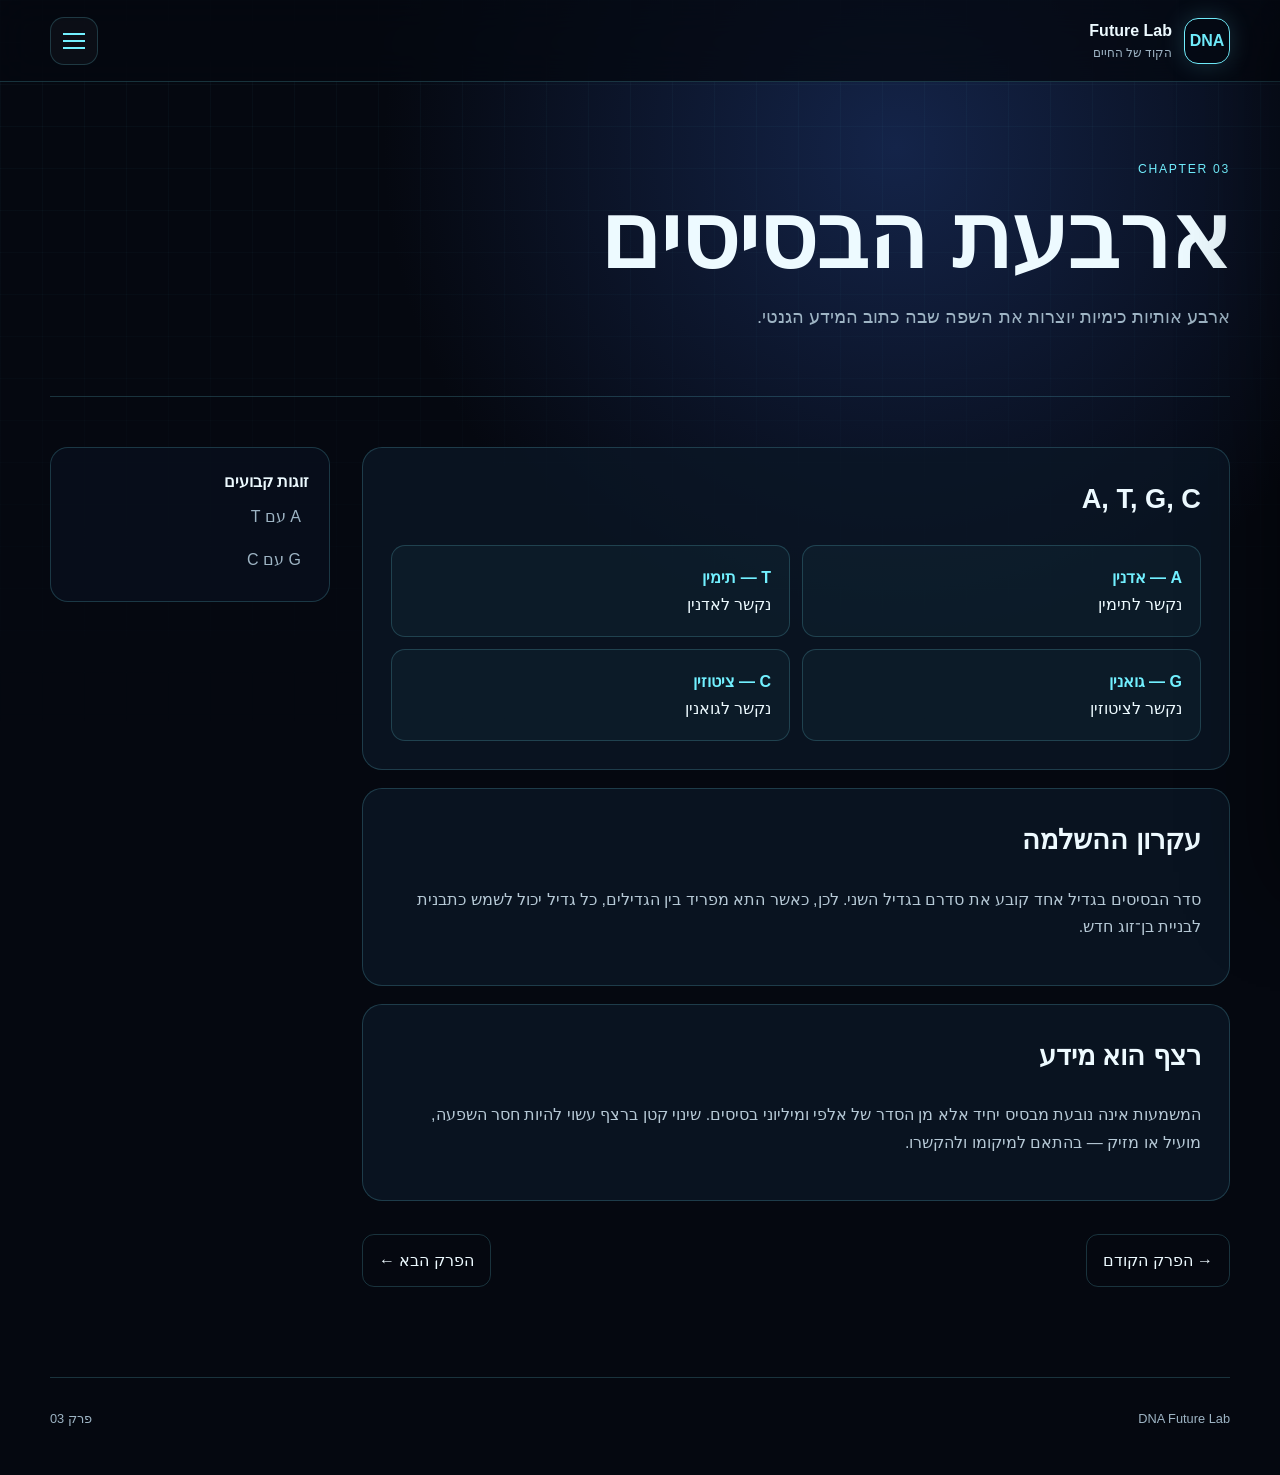
==== pages/bases.html @ 4674848a "Add nitrogenous bases page" ====
<!doctype html><html lang="he" dir="rtl"><head><meta charset="utf-8"><meta name="viewport" content="width=device-width,initial-scale=1"><title>הבסיסים החנקניים | DNA Future Lab</title><link rel="stylesheet" href="../assets/css/styles.css"></head><body><div class="ambient"></div><header class="topbar"><a class="brand" href="../index.html"><span class="brand-mark">DNA</span><span><strong>Future Lab</strong><small>הקוד של החיים</small></span></a><button class="menu-btn" aria-label="פתיחת תפריט"><span></span><span></span><span></span></button></header><div class="overlay" data-close-menu></div><aside class="sidebar"><div class="sidebar-head"><strong>מרכז הניווט</strong><button class="close-btn" data-close-menu>×</button></div><nav class="side-nav"><a href="../index.html">עמוד הבית</a><a href="what-is-dna.html">מהו DNA?</a><a href="double-helix.html">מבנה הסליל הכפול</a><a class="active" href="bases.html">הבסיסים החנקניים</a><a href="genes-chromosomes.html">גנים וכרומוזומים</a><a href="replication.html">שכפול DNA</a><a href="protein-synthesis.html">מ־DNA לחלבון</a></nav></aside><main><section class="page-hero"><span class="chapter">CHAPTER 03</span><h1>ארבעת הבסיסים</h1><p>ארבע אותיות כימיות יוצרות את השפה שבה כתוב המידע הגנטי.</p></section><div class="content-layout"><article class="article"><section class="info-card"><h2>A, T, G, C</h2><div class="fact-list"><div class="fact"><strong>A — אדנין</strong><span>נקשר לתימין</span></div><div class="fact"><strong>T — תימין</strong><span>נקשר לאדנין</span></div><div class="fact"><strong>G — גואנין</strong><span>נקשר לציטוזין</span></div><div class="fact"><strong>C — ציטוזין</strong><span>נקשר לגואנין</span></div></div></section><section class="info-card"><h2>עקרון ההשלמה</h2><p>סדר הבסיסים בגדיל אחד קובע את סדרם בגדיל השני. לכן, כאשר התא מפריד בין הגדילים, כל גדיל יכול לשמש כתבנית לבניית בן־זוג חדש.</p></section><section class="info-card"><h2>רצף הוא מידע</h2><p>המשמעות אינה נובעת מבסיס יחיד אלא מן הסדר של אלפי ומיליוני בסיסים. שינוי קטן ברצף עשוי להיות חסר השפעה, מועיל או מזיק — בהתאם למיקומו ולהקשרו.</p></section><div class="pager"><a href="double-helix.html">→ הפרק הקודם</a><a href="genes-chromosomes.html">הפרק הבא ←</a></div></article><aside class="page-aside"><strong>זוגות קבועים</strong><a href="#">A עם T</a><a href="#">G עם C</a></aside></div></main><footer><span>DNA Future Lab</span><span>פרק 03</span></footer><script src="../assets/js/app.js"></script></body></html>
---- assets/css/styles.css ----
:root{--bg:#050810;--panel:rgba(12,23,38,.74);--line:rgba(115,238,255,.19);--cyan:#72f0ff;--mint:#8bffd4;--violet:#9c7cff;--text:#edfaff;--muted:#9eb4c4;--max:1180px}*{box-sizing:border-box}html{scroll-behavior:smooth}body{margin:0;background:radial-gradient(circle at 70% 10%,#142449 0,transparent 32%),var(--bg);color:var(--text);font-family:Arial,"Noto Sans Hebrew",sans-serif;min-height:100vh;line-height:1.7}.ambient{position:fixed;inset:0;pointer-events:none;background-image:linear-gradient(rgba(114,240,255,.035) 1px,transparent 1px),linear-gradient(90deg,rgba(114,240,255,.035) 1px,transparent 1px);background-size:42px 42px;mask-image:linear-gradient(to bottom,#000,transparent 85%);z-index:-1}.topbar{height:82px;display:flex;align-items:center;justify-content:space-between;padding:0 max(24px,calc((100vw - var(--max))/2));position:sticky;top:0;background:rgba(5,8,16,.76);backdrop-filter:blur(18px);border-bottom:1px solid var(--line);z-index:20}.brand{display:flex;align-items:center;gap:12px;color:var(--text);text-decoration:none}.brand-mark{display:grid;place-items:center;width:46px;height:46px;border:1px solid var(--cyan);border-radius:14px;color:var(--cyan);font-weight:800;box-shadow:0 0 24px rgba(114,240,255,.18)}.brand strong,.brand small{display:block}.brand small{color:var(--muted);font-size:.72rem}.menu-btn{width:48px;height:48px;border:1px solid var(--line);background:rgba(255,255,255,.03);border-radius:14px;display:grid;place-content:center;gap:5px;cursor:pointer}.menu-btn span{width:22px;height:2px;background:var(--cyan);display:block}.overlay{position:fixed;inset:0;background:rgba(0,0,0,.62);opacity:0;visibility:hidden;transition:.25s;z-index:39}.overlay.open{opacity:1;visibility:visible}.sidebar{position:fixed;top:0;right:0;width:min(390px,88vw);height:100dvh;background:#08101d;border-left:1px solid var(--line);transform:translateX(105%);transition:.28s ease;z-index:40;display:flex;flex-direction:column;box-shadow:-30px 0 80px rgba(0,0,0,.45)}.sidebar.open{transform:none}.sidebar-head{height:82px;display:flex;align-items:center;justify-content:space-between;padding:0 22px;border-bottom:1px solid var(--line)}.close-btn{border:0;background:transparent;color:var(--text);font-size:2rem;cursor:pointer}.side-nav{overflow-y:auto;padding:16px 14px 40px}.side-nav p{font-size:.72rem;letter-spacing:.14em;color:var(--cyan);margin:24px 12px 8px}.side-nav a{display:block;padding:12px 14px;border-radius:10px;color:#c7d8e4;text-decoration:none;border:1px solid transparent}.side-nav a:hover,.side-nav a.active{background:rgba(114,240,255,.08);border-color:var(--line);color:#fff}main{width:min(var(--max),calc(100% - 40px));margin:auto}.hero{min-height:calc(100vh - 82px);display:grid;grid-template-columns:1.05fr .95fr;align-items:center;gap:52px;padding:70px 0}.eyebrow,.section-head>span{color:var(--cyan);font-size:.72rem;letter-spacing:.18em}.hero h1{font-size:clamp(3.5rem,8vw,7.2rem);line-height:.92;margin:18px 0 24px;letter-spacing:-.06em}.hero h1 em{display:block;font-style:normal;color:transparent;-webkit-text-stroke:1px var(--cyan);text-shadow:0 0 30px rgba(114,240,255,.2)}.hero-copy>p{font-size:1.18rem;color:var(--muted);max-width:620px}.hero-actions{display:flex;gap:12px;margin:30px 0}.btn{padding:13px 21px;border-radius:12px;text-decoration:none;font-weight:700}.btn.primary{background:linear-gradient(120deg,var(--cyan),var(--mint));color:#041017}.btn.ghost{border:1px solid var(--line);color:var(--text)}.stats{display:flex;gap:16px;flex-wrap:wrap}.stats div{min-width:120px;padding:13px 15px;border-right:2px solid var(--cyan);background:rgba(255,255,255,.025)}.stats strong,.stats span{display:block}.stats strong{font-size:1.35rem}.stats span{font-size:.76rem;color:var(--muted)}.helix-stage{height:570px;border:1px solid var(--line);border-radius:34px;background:linear-gradient(145deg,rgba(114,240,255,.08),rgba(156,124,255,.035));position:relative;overflow:hidden;display:grid;place-items:center;box-shadow:inset 0 0 60px rgba(114,240,255,.045)}.helix-stage:before,.helix-stage:after{content:"";position:absolute;border:1px solid var(--line);border-radius:50%;width:360px;height:360px}.helix-stage:after{width:470px;height:470px;opacity:.5}.helix{width:240px;height:430px;position:relative;transform:rotate(-8deg)}.helix i{position:absolute;top:calc(var(--i)*30px);left:50%;width:150px;height:8px;transform:translateX(-50%) rotate(calc(var(--i)*28deg));background:linear-gradient(90deg,var(--cyan),rgba(255,255,255,.18),var(--violet));border-radius:999px;box-shadow:-70px 0 0 -1px var(--cyan),70px 0 0 -1px var(--violet);animation:pulse 2.4s ease-in-out infinite;animation-delay:calc(var(--i)*-.12s)}@keyframes pulse{50%{filter:brightness(1.7);transform:translateX(-50%) rotate(calc(var(--i)*28deg)) scaleX(.82)}}.scan-line{position:absolute;left:0;right:0;height:2px;background:var(--cyan);box-shadow:0 0 20px var(--cyan);animation:scan 4s linear infinite}@keyframes scan{from{top:8%}to{top:92%}}.hud{position:absolute;font-size:.66rem;letter-spacing:.14em;color:var(--cyan);border:1px solid var(--line);padding:7px 10px;background:#07101d}.hud.top{top:24px;left:24px}.hud.bottom{bottom:24px;right:24px}.section{padding:100px 0}.section-head{max-width:700px;margin-bottom:38px}.section-head h2{font-size:clamp(2rem,5vw,4rem);line-height:1.05;margin:8px 0 14px}.section-head p{color:var(--muted)}.topic-grid{display:grid;grid-template-columns:repeat(3,1fr);gap:16px}.topic-card{min-height:260px;padding:25px;border:1px solid var(--line);background:var(--panel);border-radius:20px;text-decoration:none;color:var(--text);display:flex;flex-direction:column;transition:.25s}.topic-card:hover{transform:translateY(-6px);border-color:rgba(114,240,255,.6);box-shadow:0 18px 50px rgba(0,0,0,.3)}.topic-card b{color:var(--cyan);font-size:.75rem}.topic-card h3{font-size:1.45rem;margin:38px 0 8px}.topic-card p{color:var(--muted);margin:0}.topic-card span{margin-top:auto;color:var(--mint);font-size:.86rem}.roadmap{border-top:1px solid var(--line)}.timeline{display:grid;grid-template-columns:repeat(3,1fr);gap:16px}.timeline>div{padding:25px;border-right:2px solid var(--violet);background:rgba(255,255,255,.025)}.timeline b{color:var(--violet);font-size:.74rem}.timeline p{color:var(--muted)}footer{width:min(var(--max),calc(100% - 40px));margin:auto;padding:30px 0 45px;border-top:1px solid var(--line);display:flex;justify-content:space-between;color:var(--muted);font-size:.8rem}.page-hero{padding:72px 0 45px;border-bottom:1px solid var(--line)}.page-hero .chapter{color:var(--cyan);font-size:.76rem;letter-spacing:.14em}.page-hero h1{font-size:clamp(2.8rem,7vw,6rem);line-height:1;margin:12px 0 18px}.page-hero p{color:var(--muted);font-size:1.15rem;max-width:760px}.content-layout{display:grid;grid-template-columns:minmax(0,1fr) 280px;gap:32px;padding:50px 0 90px}.article{display:grid;gap:18px}.info-card{padding:28px;border:1px solid var(--line);border-radius:20px;background:var(--panel)}.info-card h2{margin-top:0;font-size:1.7rem}.info-card p,.info-card li{color:#b6c9d6}.fact-list{display:grid;grid-template-columns:repeat(2,1fr);gap:12px}.fact{padding:18px;border:1px solid var(--line);border-radius:14px;background:rgba(114,240,255,.035)}.fact strong,.fact span{display:block}.fact strong{color:var(--cyan)}.page-aside{position:sticky;top:105px;height:max-content;padding:20px;border:1px solid var(--line);border-radius:18px;background:rgba(8,16,29,.8)}.page-aside a{display:block;color:var(--muted);text-decoration:none;padding:8px}.page-aside a:hover{color:var(--cyan)}.pager{display:flex;justify-content:space-between;gap:12px;margin-top:15px}.pager a{color:var(--text);text-decoration:none;border:1px solid var(--line);padding:12px 16px;border-radius:12px}@media(max-width:900px){.hero{grid-template-columns:1fr;padding-top:45px}.helix-stage{height:480px}.topic-grid,.timeline{grid-template-columns:repeat(2,1fr)}.content-layout{grid-template-columns:1fr}.page-aside{position:static;order:-1}}@media(max-width:600px){main{width:min(100% - 28px,var(--max))}.topbar{padding:0 14px}.hero h1{font-size:3.5rem}.helix-stage{height:410px}.topic-grid,.timeline,.fact-list{grid-template-columns:1fr}.stats{display:grid;grid-template-columns:repeat(3,1fr);gap:7px}.stats div{min-width:0;padding:9px}.hero-actions{flex-direction:column}.btn{text-align:center}footer{flex-direction:column;gap:8px}.pager{flex-direction:column}.topic-card{min-height:220px}}
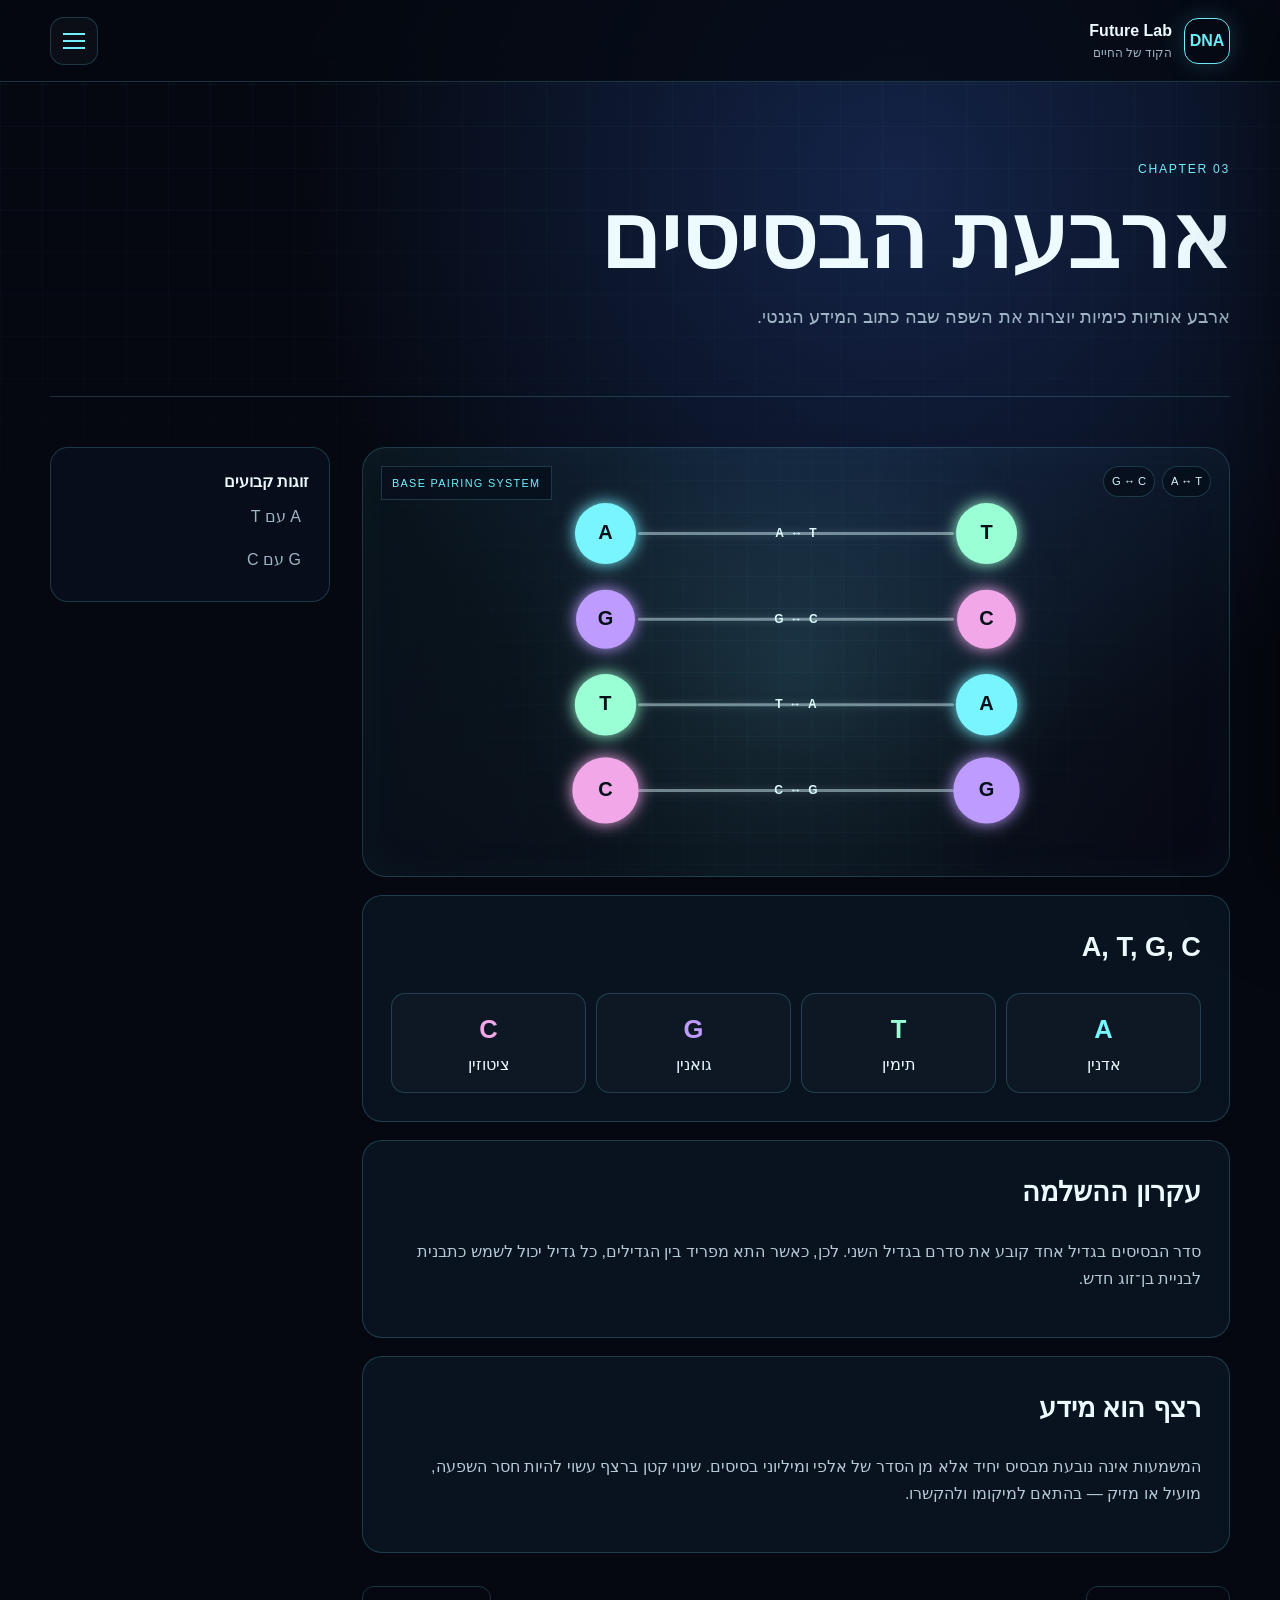
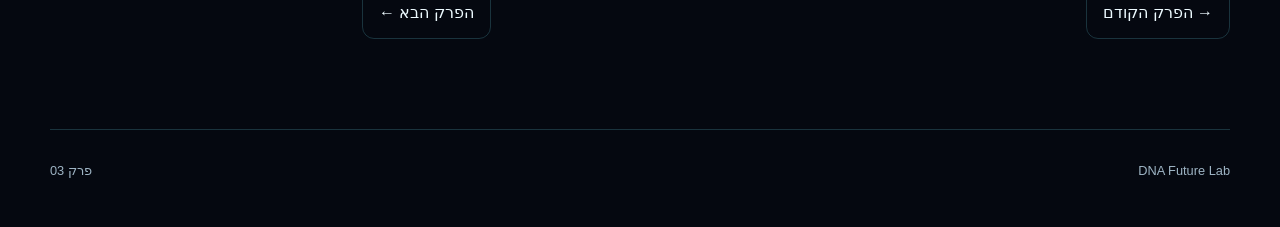
==== commit bf127549: "Add nitrogenous bases visualization" ====
--- a/pages/bases.html
+++ b/pages/bases.html
@@ -1 +1 @@
-<!doctype html><html lang="he" dir="rtl"><head><meta charset="utf-8"><meta name="viewport" content="width=device-width,initial-scale=1"><title>הבסיסים החנקניים | DNA Future Lab</title><link rel="stylesheet" href="../assets/css/styles.css"></head><body><div class="ambient"></div><header class="topbar"><a class="brand" href="../index.html"><span class="brand-mark">DNA</span><span><strong>Future Lab</strong><small>הקוד של החיים</small></span></a><button class="menu-btn" aria-label="פתיחת תפריט"><span></span><span></span><span></span></button></header><div class="overlay" data-close-menu></div><aside class="sidebar"><div class="sidebar-head"><strong>מרכז הניווט</strong><button class="close-btn" data-close-menu>×</button></div><nav class="side-nav"><a href="../index.html">עמוד הבית</a><a href="what-is-dna.html">מהו DNA?</a><a href="double-helix.html">מבנה הסליל הכפול</a><a class="active" href="bases.html">הבסיסים החנקניים</a><a href="genes-chromosomes.html">גנים וכרומוזומים</a><a href="replication.html">שכפול DNA</a><a href="protein-synthesis.html">מ־DNA לחלבון</a></nav></aside><main><section class="page-hero"><span class="chapter">CHAPTER 03</span><h1>ארבעת הבסיסים</h1><p>ארבע אותיות כימיות יוצרות את השפה שבה כתוב המידע הגנטי.</p></section><div class="content-layout"><article class="article"><section class="info-card"><h2>A, T, G, C</h2><div class="fact-list"><div class="fact"><strong>A — אדנין</strong><span>נקשר לתימין</span></div><div class="fact"><strong>T — תימין</strong><span>נקשר לאדנין</span></div><div class="fact"><strong>G — גואנין</strong><span>נקשר לציטוזין</span></div><div class="fact"><strong>C — ציטוזין</strong><span>נקשר לגואנין</span></div></div></section><section class="info-card"><h2>עקרון ההשלמה</h2><p>סדר הבסיסים בגדיל אחד קובע את סדרם בגדיל השני. לכן, כאשר התא מפריד בין הגדילים, כל גדיל יכול לשמש כתבנית לבניית בן־זוג חדש.</p></section><section class="info-card"><h2>רצף הוא מידע</h2><p>המשמעות אינה נובעת מבסיס יחיד אלא מן הסדר של אלפי ומיליוני בסיסים. שינוי קטן ברצף עשוי להיות חסר השפעה, מועיל או מזיק — בהתאם למיקומו ולהקשרו.</p></section><div class="pager"><a href="double-helix.html">→ הפרק הקודם</a><a href="genes-chromosomes.html">הפרק הבא ←</a></div></article><aside class="page-aside"><strong>זוגות קבועים</strong><a href="#">A עם T</a><a href="#">G עם C</a></aside></div></main><footer><span>DNA Future Lab</span><span>פרק 03</span></footer><script src="../assets/js/app.js"></script></body></html>+<!doctype html><html lang="he" dir="rtl"><head><meta charset="utf-8"><meta name="viewport" content="width=device-width,initial-scale=1"><title>הבסיסים החנקניים | DNA Future Lab</title><link rel="stylesheet" href="../assets/css/styles.css"><link rel="stylesheet" href="../assets/css/visualizations.css"></head><body><div class="ambient"></div><header class="topbar"><a class="brand" href="../index.html"><span class="brand-mark">DNA</span><span><strong>Future Lab</strong><small>הקוד של החיים</small></span></a><button class="menu-btn" aria-label="פתיחת תפריט"><span></span><span></span><span></span></button></header><div class="overlay" data-close-menu></div><aside class="sidebar"><div class="sidebar-head"><strong>מרכז הניווט</strong><button class="close-btn" data-close-menu>×</button></div><nav class="side-nav"><a href="../index.html">עמוד הבית</a><a href="what-is-dna.html">מהו DNA?</a><a href="double-helix.html">מבנה הסליל הכפול</a><a class="active" href="bases.html">הבסיסים החנקניים</a><a href="genes-chromosomes.html">גנים וכרומוזומים</a><a href="replication.html">שכפול DNA</a><a href="protein-synthesis.html">מ־DNA לחלבון</a></nav></aside><main><section class="page-hero"><span class="chapter">CHAPTER 03</span><h1>ארבעת הבסיסים</h1><p>ארבע אותיות כימיות יוצרות את השפה שבה כתוב המידע הגנטי.</p></section><div class="content-layout"><article class="article"><section class="visual-panel" aria-label="המחשה מונפשת של זוגות הבסיסים"><span class="visual-label top">BASE PAIRING SYSTEM</span><canvas data-visual="bases"></canvas><div class="visual-legend"><span>A ↔ T</span><span>G ↔ C</span></div></section><section class="info-card"><h2>A, T, G, C</h2><div class="base-key"><div class="base-a"><b>A</b><span>אדנין</span></div><div class="base-t"><b>T</b><span>תימין</span></div><div class="base-g"><b>G</b><span>גואנין</span></div><div class="base-c"><b>C</b><span>ציטוזין</span></div></div></section><section class="info-card"><h2>עקרון ההשלמה</h2><p>סדר הבסיסים בגדיל אחד קובע את סדרם בגדיל השני. לכן, כאשר התא מפריד בין הגדילים, כל גדיל יכול לשמש כתבנית לבניית בן־זוג חדש.</p></section><section class="info-card"><h2>רצף הוא מידע</h2><p>המשמעות אינה נובעת מבסיס יחיד אלא מן הסדר של אלפי ומיליוני בסיסים. שינוי קטן ברצף עשוי להיות חסר השפעה, מועיל או מזיק — בהתאם למיקומו ולהקשרו.</p></section><div class="pager"><a href="double-helix.html">→ הפרק הקודם</a><a href="genes-chromosomes.html">הפרק הבא ←</a></div></article><aside class="page-aside"><strong>זוגות קבועים</strong><a href="#">A עם T</a><a href="#">G עם C</a></aside></div></main><footer><span>DNA Future Lab</span><span>פרק 03</span></footer><script src="../assets/js/app.js"></script><script src="../assets/js/visualizations.js"></script></body></html>
--- a/assets/css/styles.css
+++ b/assets/css/styles.css
@@ -1 +1,1037 @@
-:root{--bg:#050810;--panel:rgba(12,23,38,.74);--line:rgba(115,238,255,.19);--cyan:#72f0ff;--mint:#8bffd4;--violet:#9c7cff;--text:#edfaff;--muted:#9eb4c4;--max:1180px}*{box-sizing:border-box}html{scroll-behavior:smooth}body{margin:0;background:radial-gradient(circle at 70% 10%,#142449 0,transparent 32%),var(--bg);color:var(--text);font-family:Arial,"Noto Sans Hebrew",sans-serif;min-height:100vh;line-height:1.7}.ambient{position:fixed;inset:0;pointer-events:none;background-image:linear-gradient(rgba(114,240,255,.035) 1px,transparent 1px),linear-gradient(90deg,rgba(114,240,255,.035) 1px,transparent 1px);background-size:42px 42px;mask-image:linear-gradient(to bottom,#000,transparent 85%);z-index:-1}.topbar{height:82px;display:flex;align-items:center;justify-content:space-between;padding:0 max(24px,calc((100vw - var(--max))/2));position:sticky;top:0;background:rgba(5,8,16,.76);backdrop-filter:blur(18px);border-bottom:1px solid var(--line);z-index:20}.brand{display:flex;align-items:center;gap:12px;color:var(--text);text-decoration:none}.brand-mark{display:grid;place-items:center;width:46px;height:46px;border:1px solid var(--cyan);border-radius:14px;color:var(--cyan);font-weight:800;box-shadow:0 0 24px rgba(114,240,255,.18)}.brand strong,.brand small{display:block}.brand small{color:var(--muted);font-size:.72rem}.menu-btn{width:48px;height:48px;border:1px solid var(--line);background:rgba(255,255,255,.03);border-radius:14px;display:grid;place-content:center;gap:5px;cursor:pointer}.menu-btn span{width:22px;height:2px;background:var(--cyan);display:block}.overlay{position:fixed;inset:0;background:rgba(0,0,0,.62);opacity:0;visibility:hidden;transition:.25s;z-index:39}.overlay.open{opacity:1;visibility:visible}.sidebar{position:fixed;top:0;right:0;width:min(390px,88vw);height:100dvh;background:#08101d;border-left:1px solid var(--line);transform:translateX(105%);transition:.28s ease;z-index:40;display:flex;flex-direction:column;box-shadow:-30px 0 80px rgba(0,0,0,.45)}.sidebar.open{transform:none}.sidebar-head{height:82px;display:flex;align-items:center;justify-content:space-between;padding:0 22px;border-bottom:1px solid var(--line)}.close-btn{border:0;background:transparent;color:var(--text);font-size:2rem;cursor:pointer}.side-nav{overflow-y:auto;padding:16px 14px 40px}.side-nav p{font-size:.72rem;letter-spacing:.14em;color:var(--cyan);margin:24px 12px 8px}.side-nav a{display:block;padding:12px 14px;border-radius:10px;color:#c7d8e4;text-decoration:none;border:1px solid transparent}.side-nav a:hover,.side-nav a.active{background:rgba(114,240,255,.08);border-color:var(--line);color:#fff}main{width:min(var(--max),calc(100% - 40px));margin:auto}.hero{min-height:calc(100vh - 82px);display:grid;grid-template-columns:1.05fr .95fr;align-items:center;gap:52px;padding:70px 0}.eyebrow,.section-head>span{color:var(--cyan);font-size:.72rem;letter-spacing:.18em}.hero h1{font-size:clamp(3.5rem,8vw,7.2rem);line-height:.92;margin:18px 0 24px;letter-spacing:-.06em}.hero h1 em{display:block;font-style:normal;color:transparent;-webkit-text-stroke:1px var(--cyan);text-shadow:0 0 30px rgba(114,240,255,.2)}.hero-copy>p{font-size:1.18rem;color:var(--muted);max-width:620px}.hero-actions{display:flex;gap:12px;margin:30px 0}.btn{padding:13px 21px;border-radius:12px;text-decoration:none;font-weight:700}.btn.primary{background:linear-gradient(120deg,var(--cyan),var(--mint));color:#041017}.btn.ghost{border:1px solid var(--line);color:var(--text)}.stats{display:flex;gap:16px;flex-wrap:wrap}.stats div{min-width:120px;padding:13px 15px;border-right:2px solid var(--cyan);background:rgba(255,255,255,.025)}.stats strong,.stats span{display:block}.stats strong{font-size:1.35rem}.stats span{font-size:.76rem;color:var(--muted)}.helix-stage{height:570px;border:1px solid var(--line);border-radius:34px;background:linear-gradient(145deg,rgba(114,240,255,.08),rgba(156,124,255,.035));position:relative;overflow:hidden;display:grid;place-items:center;box-shadow:inset 0 0 60px rgba(114,240,255,.045)}.helix-stage:before,.helix-stage:after{content:"";position:absolute;border:1px solid var(--line);border-radius:50%;width:360px;height:360px}.helix-stage:after{width:470px;height:470px;opacity:.5}.helix{width:240px;height:430px;position:relative;transform:rotate(-8deg)}.helix i{position:absolute;top:calc(var(--i)*30px);left:50%;width:150px;height:8px;transform:translateX(-50%) rotate(calc(var(--i)*28deg));background:linear-gradient(90deg,var(--cyan),rgba(255,255,255,.18),var(--violet));border-radius:999px;box-shadow:-70px 0 0 -1px var(--cyan),70px 0 0 -1px var(--violet);animation:pulse 2.4s ease-in-out infinite;animation-delay:calc(var(--i)*-.12s)}@keyframes pulse{50%{filter:brightness(1.7);transform:translateX(-50%) rotate(calc(var(--i)*28deg)) scaleX(.82)}}.scan-line{position:absolute;left:0;right:0;height:2px;background:var(--cyan);box-shadow:0 0 20px var(--cyan);animation:scan 4s linear infinite}@keyframes scan{from{top:8%}to{top:92%}}.hud{position:absolute;font-size:.66rem;letter-spacing:.14em;color:var(--cyan);border:1px solid var(--line);padding:7px 10px;background:#07101d}.hud.top{top:24px;left:24px}.hud.bottom{bottom:24px;right:24px}.section{padding:100px 0}.section-head{max-width:700px;margin-bottom:38px}.section-head h2{font-size:clamp(2rem,5vw,4rem);line-height:1.05;margin:8px 0 14px}.section-head p{color:var(--muted)}.topic-grid{display:grid;grid-template-columns:repeat(3,1fr);gap:16px}.topic-card{min-height:260px;padding:25px;border:1px solid var(--line);background:var(--panel);border-radius:20px;text-decoration:none;color:var(--text);display:flex;flex-direction:column;transition:.25s}.topic-card:hover{transform:translateY(-6px);border-color:rgba(114,240,255,.6);box-shadow:0 18px 50px rgba(0,0,0,.3)}.topic-card b{color:var(--cyan);font-size:.75rem}.topic-card h3{font-size:1.45rem;margin:38px 0 8px}.topic-card p{color:var(--muted);margin:0}.topic-card span{margin-top:auto;color:var(--mint);font-size:.86rem}.roadmap{border-top:1px solid var(--line)}.timeline{display:grid;grid-template-columns:repeat(3,1fr);gap:16px}.timeline>div{padding:25px;border-right:2px solid var(--violet);background:rgba(255,255,255,.025)}.timeline b{color:var(--violet);font-size:.74rem}.timeline p{color:var(--muted)}footer{width:min(var(--max),calc(100% - 40px));margin:auto;padding:30px 0 45px;border-top:1px solid var(--line);display:flex;justify-content:space-between;color:var(--muted);font-size:.8rem}.page-hero{padding:72px 0 45px;border-bottom:1px solid var(--line)}.page-hero .chapter{color:var(--cyan);font-size:.76rem;letter-spacing:.14em}.page-hero h1{font-size:clamp(2.8rem,7vw,6rem);line-height:1;margin:12px 0 18px}.page-hero p{color:var(--muted);font-size:1.15rem;max-width:760px}.content-layout{display:grid;grid-template-columns:minmax(0,1fr) 280px;gap:32px;padding:50px 0 90px}.article{display:grid;gap:18px}.info-card{padding:28px;border:1px solid var(--line);border-radius:20px;background:var(--panel)}.info-card h2{margin-top:0;font-size:1.7rem}.info-card p,.info-card li{color:#b6c9d6}.fact-list{display:grid;grid-template-columns:repeat(2,1fr);gap:12px}.fact{padding:18px;border:1px solid var(--line);border-radius:14px;background:rgba(114,240,255,.035)}.fact strong,.fact span{display:block}.fact strong{color:var(--cyan)}.page-aside{position:sticky;top:105px;height:max-content;padding:20px;border:1px solid var(--line);border-radius:18px;background:rgba(8,16,29,.8)}.page-aside a{display:block;color:var(--muted);text-decoration:none;padding:8px}.page-aside a:hover{color:var(--cyan)}.pager{display:flex;justify-content:space-between;gap:12px;margin-top:15px}.pager a{color:var(--text);text-decoration:none;border:1px solid var(--line);padding:12px 16px;border-radius:12px}@media(max-width:900px){.hero{grid-template-columns:1fr;padding-top:45px}.helix-stage{height:480px}.topic-grid,.timeline{grid-template-columns:repeat(2,1fr)}.content-layout{grid-template-columns:1fr}.page-aside{position:static;order:-1}}@media(max-width:600px){main{width:min(100% - 28px,var(--max))}.topbar{padding:0 14px}.hero h1{font-size:3.5rem}.helix-stage{height:410px}.topic-grid,.timeline,.fact-list{grid-template-columns:1fr}.stats{display:grid;grid-template-columns:repeat(3,1fr);gap:7px}.stats div{min-width:0;padding:9px}.hero-actions{flex-direction:column}.btn{text-align:center}footer{flex-direction:column;gap:8px}.pager{flex-direction:column}.topic-card{min-height:220px}}+:root {
+  --bg: #050810;
+  --panel: rgba(12, 23, 38, 0.74);
+  --line: rgba(115, 238, 255, 0.19);
+  --cyan: #72f0ff;
+  --mint: #8bffd4;
+  --violet: #9c7cff;
+  --pink: #f2a7e8;
+  --text: #edfaff;
+  --muted: #9eb4c4;
+  --max: 1180px;
+}
+
+/* איפוס בסיסי */
+
+* {
+  box-sizing: border-box;
+}
+
+html {
+  scroll-behavior: smooth;
+}
+
+body {
+  margin: 0;
+  min-height: 100vh;
+  line-height: 1.7;
+  color: var(--text);
+  background:
+    radial-gradient(
+      circle at 70% 10%,
+      #142449 0,
+      transparent 32%
+    ),
+    var(--bg);
+  font-family:
+    Arial,
+    "Noto Sans Hebrew",
+    sans-serif;
+}
+
+/* רקע עתידני */
+
+.ambient {
+  position: fixed;
+  inset: 0;
+  z-index: -1;
+  pointer-events: none;
+
+  background-image:
+    linear-gradient(
+      rgba(114, 240, 255, 0.035) 1px,
+      transparent 1px
+    ),
+    linear-gradient(
+      90deg,
+      rgba(114, 240, 255, 0.035) 1px,
+      transparent 1px
+    );
+
+  background-size: 42px 42px;
+
+  -webkit-mask-image:
+    linear-gradient(
+      to bottom,
+      #000,
+      transparent 85%
+    );
+
+  mask-image:
+    linear-gradient(
+      to bottom,
+      #000,
+      transparent 85%
+    );
+}
+
+/* סרגל עליון */
+
+.topbar {
+  position: sticky;
+  top: 0;
+  z-index: 20;
+
+  height: 82px;
+  padding:
+    0
+    max(
+      24px,
+      calc((100vw - var(--max)) / 2)
+    );
+
+  display: flex;
+  align-items: center;
+  justify-content: space-between;
+
+  background: rgba(5, 8, 16, 0.76);
+  backdrop-filter: blur(18px);
+  border-bottom: 1px solid var(--line);
+}
+
+.brand {
+  display: flex;
+  align-items: center;
+  gap: 12px;
+
+  color: var(--text);
+  text-decoration: none;
+}
+
+.brand-mark {
+  width: 46px;
+  height: 46px;
+
+  display: grid;
+  place-items: center;
+
+  border: 1px solid var(--cyan);
+  border-radius: 14px;
+
+  color: var(--cyan);
+  font-weight: 800;
+
+  box-shadow:
+    0 0 24px
+    rgba(114, 240, 255, 0.18);
+}
+
+.brand strong,
+.brand small {
+  display: block;
+}
+
+.brand small {
+  color: var(--muted);
+  font-size: 0.72rem;
+}
+
+/* כפתור המבורגר */
+
+.menu-btn {
+  width: 48px;
+  height: 48px;
+
+  display: grid;
+  place-content: center;
+  gap: 5px;
+
+  cursor: pointer;
+
+  border: 1px solid var(--line);
+  border-radius: 14px;
+
+  background: rgba(255, 255, 255, 0.03);
+}
+
+.menu-btn span {
+  display: block;
+
+  width: 22px;
+  height: 2px;
+
+  background: var(--cyan);
+}
+
+/* שכבת הרקע של התפריט */
+
+.overlay {
+  position: fixed;
+  inset: 0;
+  z-index: 39;
+
+  opacity: 0;
+  visibility: hidden;
+
+  background: rgba(0, 0, 0, 0.62);
+
+  transition:
+    opacity 0.25s ease,
+    visibility 0.25s ease;
+}
+
+.overlay.open {
+  opacity: 1;
+  visibility: visible;
+}
+
+/* תפריט צדדי */
+
+.sidebar {
+  position: fixed;
+  top: 0;
+  right: 0;
+  z-index: 40;
+
+  width: min(390px, 88vw);
+  height: 100dvh;
+
+  display: flex;
+  flex-direction: column;
+
+  border-left: 1px solid var(--line);
+  background: #08101d;
+
+  transform: translateX(105%);
+  transition: transform 0.28s ease;
+
+  box-shadow:
+    -30px 0 80px
+    rgba(0, 0, 0, 0.45);
+}
+
+.sidebar.open {
+  transform: translateX(0);
+}
+
+.sidebar-head {
+  min-height: 82px;
+  padding: 0 22px;
+
+  display: flex;
+  align-items: center;
+  justify-content: space-between;
+
+  border-bottom: 1px solid var(--line);
+}
+
+.close-btn {
+  padding: 0;
+
+  cursor: pointer;
+
+  border: 0;
+  background: transparent;
+
+  color: var(--text);
+  font-size: 2rem;
+  line-height: 1;
+}
+
+.side-nav {
+  flex: 1;
+
+  overflow-y: auto;
+  overscroll-behavior: contain;
+
+  padding: 16px 14px 40px;
+}
+
+.side-nav p {
+  margin: 24px 12px 8px;
+
+  color: var(--cyan);
+  font-size: 0.72rem;
+  letter-spacing: 0.14em;
+}
+
+.side-nav a {
+  display: block;
+
+  padding: 12px 14px;
+
+  border: 1px solid transparent;
+  border-radius: 10px;
+
+  color: #c7d8e4;
+  text-decoration: none;
+}
+
+.side-nav a:hover,
+.side-nav a.active {
+  color: #ffffff;
+
+  border-color: var(--line);
+
+  background:
+    rgba(114, 240, 255, 0.08);
+}
+
+/* מבנה כללי */
+
+main {
+  width: min(
+    var(--max),
+    calc(100% - 40px)
+  );
+
+  margin: auto;
+}
+
+/* אזור הפתיחה */
+
+.hero {
+  min-height: calc(100vh - 82px);
+  padding: 70px 0;
+
+  display: grid;
+  grid-template-columns: 1.05fr 0.95fr;
+  align-items: center;
+  gap: 52px;
+}
+
+.eyebrow,
+.section-head > span {
+  color: var(--cyan);
+  font-size: 0.72rem;
+  letter-spacing: 0.18em;
+}
+
+.hero h1 {
+  margin: 18px 0 24px;
+
+  font-size:
+    clamp(
+      3.5rem,
+      8vw,
+      7.2rem
+    );
+
+  line-height: 0.92;
+  letter-spacing: -0.06em;
+}
+
+.hero h1 em {
+  display: block;
+
+  color: transparent;
+  font-style: normal;
+
+  -webkit-text-stroke:
+    1px var(--cyan);
+
+  text-shadow:
+    0 0 30px
+    rgba(114, 240, 255, 0.2);
+}
+
+.hero-copy > p {
+  max-width: 620px;
+
+  color: var(--muted);
+  font-size: 1.18rem;
+}
+
+.hero-actions {
+  margin: 30px 0;
+
+  display: flex;
+  gap: 12px;
+}
+
+.btn {
+  padding: 13px 21px;
+
+  border-radius: 12px;
+
+  text-decoration: none;
+  font-weight: 700;
+}
+
+.btn.primary {
+  color: #041017;
+
+  background:
+    linear-gradient(
+      120deg,
+      var(--cyan),
+      var(--mint)
+    );
+}
+
+.btn.ghost {
+  color: var(--text);
+  border: 1px solid var(--line);
+}
+
+/* נתוני פתיחה */
+
+.stats {
+  display: flex;
+  flex-wrap: wrap;
+  gap: 16px;
+}
+
+.stats div {
+  min-width: 120px;
+  padding: 13px 15px;
+
+  border-right:
+    2px solid var(--cyan);
+
+  background:
+    rgba(255, 255, 255, 0.025);
+}
+
+.stats strong,
+.stats span {
+  display: block;
+}
+
+.stats strong {
+  font-size: 1.35rem;
+}
+
+.stats span {
+  color: var(--muted);
+  font-size: 0.76rem;
+}
+
+/* מסגרת האנימציה */
+
+.helix-stage {
+  position: relative;
+
+  height: 570px;
+
+  display: grid;
+  place-items: center;
+
+  overflow: hidden;
+
+  border: 1px solid var(--line);
+  border-radius: 34px;
+
+  background:
+    radial-gradient(
+      circle at center,
+      rgba(114, 240, 255, 0.08),
+      transparent 55%
+    ),
+    linear-gradient(
+      145deg,
+      rgba(114, 240, 255, 0.08),
+      rgba(156, 124, 255, 0.035)
+    );
+
+  box-shadow:
+    inset 0 0 60px
+    rgba(114, 240, 255, 0.045),
+    0 24px 70px
+    rgba(0, 0, 0, 0.35);
+}
+
+/* רשת מדעית בתוך המסגרת */
+
+.scientific-grid {
+  position: absolute;
+  inset: 0;
+
+  pointer-events: none;
+
+  background-image:
+    linear-gradient(
+      rgba(114, 240, 255, 0.035) 1px,
+      transparent 1px
+    ),
+    linear-gradient(
+      90deg,
+      rgba(114, 240, 255, 0.035) 1px,
+      transparent 1px
+    );
+
+  background-size: 34px 34px;
+
+  -webkit-mask-image:
+    radial-gradient(
+      circle at center,
+      #000 15%,
+      transparent 80%
+    );
+
+  mask-image:
+    radial-gradient(
+      circle at center,
+      #000 15%,
+      transparent 80%
+    );
+}
+
+/* מעגלי הסריקה */
+
+.orbit {
+  position: absolute;
+
+  border:
+    1px solid
+    rgba(114, 240, 255, 0.14);
+
+  border-radius: 50%;
+
+  pointer-events: none;
+}
+
+.orbit-one {
+  width: 360px;
+  height: 360px;
+
+  animation:
+    orbitPulse 5s
+    ease-in-out infinite;
+}
+
+.orbit-two {
+  width: 470px;
+  height: 470px;
+
+  opacity: 0.52;
+
+  animation:
+    orbitPulse 5s
+    ease-in-out infinite reverse;
+}
+
+@keyframes orbitPulse {
+  0%,
+  100% {
+    transform: scale(0.98);
+    opacity: 0.35;
+  }
+
+  50% {
+    transform: scale(1.03);
+    opacity: 0.7;
+  }
+}
+
+/* ה־Canvas של סליל ה־DNA */
+
+#dnaCanvas {
+  position: relative;
+  z-index: 2;
+
+  width: 100%;
+  height: 100%;
+
+  display: block;
+}
+
+/* קו הסריקה */
+
+.scan-line {
+  position: absolute;
+  left: 0;
+  right: 0;
+  z-index: 3;
+
+  height: 2px;
+
+  pointer-events: none;
+
+  background:
+    linear-gradient(
+      90deg,
+      transparent,
+      var(--cyan),
+      transparent
+    );
+
+  box-shadow:
+    0 0 20px
+    var(--cyan);
+
+  animation:
+    scan 4s linear infinite;
+}
+
+@keyframes scan {
+  from {
+    top: 8%;
+    opacity: 0.35;
+  }
+
+  50% {
+    opacity: 1;
+  }
+
+  to {
+    top: 92%;
+    opacity: 0.35;
+  }
+}
+
+/* תוויות בתוך מסגרת הסליל */
+
+.hud {
+  position: absolute;
+  z-index: 4;
+
+  padding: 7px 10px;
+
+  border: 1px solid var(--line);
+
+  color: var(--cyan);
+  background: rgba(7, 16, 29, 0.9);
+
+  font-size: 0.66rem;
+  letter-spacing: 0.14em;
+
+  backdrop-filter: blur(8px);
+}
+
+.hud.top {
+  top: 24px;
+  left: 24px;
+}
+
+.hud.bottom {
+  right: 24px;
+  bottom: 24px;
+}
+
+/* מקטעי תוכן */
+
+.section {
+  padding: 100px 0;
+}
+
+.section-head {
+  max-width: 700px;
+  margin-bottom: 38px;
+}
+
+.section-head h2 {
+  margin: 8px 0 14px;
+
+  font-size:
+    clamp(
+      2rem,
+      5vw,
+      4rem
+    );
+
+  line-height: 1.05;
+}
+
+.section-head p {
+  color: var(--muted);
+}
+
+/* כרטיסי הנושאים */
+
+.topic-grid {
+  display: grid;
+  grid-template-columns:
+    repeat(3, 1fr);
+  gap: 16px;
+}
+
+.topic-card {
+  min-height: 260px;
+  padding: 25px;
+
+  display: flex;
+  flex-direction: column;
+
+  border: 1px solid var(--line);
+  border-radius: 20px;
+
+  color: var(--text);
+  background: var(--panel);
+
+  text-decoration: none;
+
+  transition:
+    transform 0.25s ease,
+    border-color 0.25s ease,
+    box-shadow 0.25s ease;
+}
+
+.topic-card:hover {
+  transform: translateY(-6px);
+
+  border-color:
+    rgba(114, 240, 255, 0.6);
+
+  box-shadow:
+    0 18px 50px
+    rgba(0, 0, 0, 0.3);
+}
+
+.topic-card b {
+  color: var(--cyan);
+  font-size: 0.75rem;
+}
+
+.topic-card h3 {
+  margin: 38px 0 8px;
+  font-size: 1.45rem;
+}
+
+.topic-card p {
+  margin: 0;
+  color: var(--muted);
+}
+
+.topic-card span {
+  margin-top: auto;
+
+  color: var(--mint);
+  font-size: 0.86rem;
+}
+
+/* מפת הדרך */
+
+.roadmap {
+  border-top: 1px solid var(--line);
+}
+
+.timeline {
+  display: grid;
+  grid-template-columns:
+    repeat(3, 1fr);
+  gap: 16px;
+}
+
+.timeline > div {
+  padding: 25px;
+
+  border-right:
+    2px solid var(--violet);
+
+  background:
+    rgba(255, 255, 255, 0.025);
+}
+
+.timeline b {
+  color: var(--violet);
+  font-size: 0.74rem;
+}
+
+.timeline p {
+  color: var(--muted);
+}
+
+/* תחתית האתר */
+
+footer {
+  width: min(
+    var(--max),
+    calc(100% - 40px)
+  );
+
+  margin: auto;
+  padding: 30px 0 45px;
+
+  display: flex;
+  justify-content: space-between;
+
+  border-top: 1px solid var(--line);
+
+  color: var(--muted);
+  font-size: 0.8rem;
+}
+
+/* עמודי התוכן הפנימיים */
+
+.page-hero {
+  padding: 72px 0 45px;
+
+  border-bottom:
+    1px solid var(--line);
+}
+
+.page-hero .chapter {
+  color: var(--cyan);
+  font-size: 0.76rem;
+  letter-spacing: 0.14em;
+}
+
+.page-hero h1 {
+  margin: 12px 0 18px;
+
+  font-size:
+    clamp(
+      2.8rem,
+      7vw,
+      6rem
+    );
+
+  line-height: 1;
+}
+
+.page-hero p {
+  max-width: 760px;
+
+  color: var(--muted);
+  font-size: 1.15rem;
+}
+
+.content-layout {
+  padding: 50px 0 90px;
+
+  display: grid;
+  grid-template-columns:
+    minmax(0, 1fr)
+    280px;
+
+  gap: 32px;
+}
+
+.article {
+  display: grid;
+  gap: 18px;
+}
+
+.info-card {
+  padding: 28px;
+
+  border: 1px solid var(--line);
+  border-radius: 20px;
+
+  background: var(--panel);
+}
+
+.info-card h2 {
+  margin-top: 0;
+  font-size: 1.7rem;
+}
+
+.info-card p,
+.info-card li {
+  color: #b6c9d6;
+}
+
+.fact-list {
+  display: grid;
+  grid-template-columns:
+    repeat(2, 1fr);
+  gap: 12px;
+}
+
+.fact {
+  padding: 18px;
+
+  border: 1px solid var(--line);
+  border-radius: 14px;
+
+  background:
+    rgba(114, 240, 255, 0.035);
+}
+
+.fact strong,
+.fact span {
+  display: block;
+}
+
+.fact strong {
+  color: var(--cyan);
+}
+
+.page-aside {
+  position: sticky;
+  top: 105px;
+
+  height: max-content;
+  padding: 20px;
+
+  border: 1px solid var(--line);
+  border-radius: 18px;
+
+  background:
+    rgba(8, 16, 29, 0.8);
+}
+
+.page-aside a {
+  display: block;
+
+  padding: 8px;
+
+  color: var(--muted);
+  text-decoration: none;
+}
+
+.page-aside a:hover {
+  color: var(--cyan);
+}
+
+.pager {
+  margin-top: 15px;
+
+  display: flex;
+  justify-content: space-between;
+  gap: 12px;
+}
+
+.pager a {
+  padding: 12px 16px;
+
+  border: 1px solid var(--line);
+  border-radius: 12px;
+
+  color: var(--text);
+  text-decoration: none;
+}
+
+/* טאבלטים */
+
+@media (max-width: 900px) {
+
+  .hero {
+    grid-template-columns: 1fr;
+    padding-top: 45px;
+  }
+
+  .helix-stage {
+    height: 520px;
+  }
+
+  .topic-grid,
+  .timeline {
+    grid-template-columns:
+      repeat(2, 1fr);
+  }
+
+  .content-layout {
+    grid-template-columns: 1fr;
+  }
+
+  .page-aside {
+    position: static;
+    order: -1;
+  }
+
+}
+
+/* טלפונים */
+
+@media (max-width: 600px) {
+
+  main {
+    width: min(
+      calc(100% - 28px),
+      var(--max)
+    );
+  }
+
+  .topbar {
+    padding: 0 14px;
+  }
+
+  .hero {
+    gap: 38px;
+    padding-top: 38px;
+  }
+
+  .hero h1 {
+    font-size: 3.5rem;
+  }
+
+  .helix-stage {
+    height: 470px;
+    border-radius: 28px;
+  }
+
+  .orbit-one {
+    width: 270px;
+    height: 270px;
+  }
+
+  .orbit-two {
+    width: 360px;
+    height: 360px;
+  }
+
+  .hud {
+    font-size: 0.58rem;
+    letter-spacing: 0.1em;
+  }
+
+  .hud.top {
+    top: 18px;
+    left: 18px;
+  }
+
+  .hud.bottom {
+    right: 18px;
+    bottom: 18px;
+  }
+
+  .topic-grid,
+  .timeline,
+  .fact-list {
+    grid-template-columns: 1fr;
+  }
+
+  .stats {
+    display: grid;
+    grid-template-columns:
+      repeat(3, 1fr);
+
+    gap: 7px;
+  }
+
+  .stats div {
+    min-width: 0;
+    padding: 9px;
+  }
+
+  .hero-actions {
+    flex-direction: column;
+  }
+
+  .btn {
+    text-align: center;
+  }
+
+  footer {
+    flex-direction: column;
+    gap: 8px;
+  }
+
+  .pager {
+    flex-direction: column;
+  }
+
+  .topic-card {
+    min-height: 220px;
+  }
+
+}
+
+/* כיבוד הגדרת הפחתת תנועה */
+
+@media (
+  prefers-reduced-motion: reduce
+) {
+
+  html {
+    scroll-behavior: auto;
+  }
+
+  .scan-line,
+  .orbit {
+    animation: none;
+  }
+
+}
--- a/assets/css/visualizations.css
+++ b/assets/css/visualizations.css
@@ -0,0 +1 @@
+.visual-panel{position:relative;min-height:430px;overflow:hidden;border:1px solid var(--line);border-radius:24px;background:radial-gradient(circle at center,rgba(114,240,255,.08),transparent 58%),linear-gradient(145deg,rgba(114,240,255,.055),rgba(156,124,255,.025));box-shadow:inset 0 0 50px rgba(114,240,255,.035)}.visual-panel:before{content:"";position:absolute;inset:0;pointer-events:none;background-image:linear-gradient(rgba(114,240,255,.035) 1px,transparent 1px),linear-gradient(90deg,rgba(114,240,255,.035) 1px,transparent 1px);background-size:32px 32px;mask-image:radial-gradient(circle,#000 20%,transparent 88%)}.visual-panel canvas{position:absolute;inset:0;width:100%;height:100%;display:block}.visual-label{position:absolute;z-index:2;padding:7px 10px;border:1px solid var(--line);background:rgba(7,16,29,.88);color:var(--cyan);font-size:.68rem;letter-spacing:.12em;backdrop-filter:blur(8px)}.visual-label.top{top:18px;left:18px}.visual-label.bottom{right:18px;bottom:18px}.visual-legend{position:absolute;right:18px;top:18px;z-index:2;display:flex;flex-wrap:wrap;gap:7px;max-width:62%}.visual-legend span{padding:5px 8px;border:1px solid var(--line);border-radius:999px;background:rgba(7,16,29,.86);font-size:.7rem;color:#d9f8ff}.process-steps{display:grid;grid-template-columns:repeat(3,1fr);gap:12px;margin-top:16px}.process-steps div{padding:16px;border:1px solid var(--line);border-radius:14px;background:rgba(114,240,255,.035)}.process-steps b{display:block;color:var(--cyan);font-size:.75rem}.process-steps strong{display:block;margin-top:4px}.base-key{display:grid;grid-template-columns:repeat(4,1fr);gap:10px;margin-top:16px}.base-key div{padding:14px;border:1px solid var(--line);border-radius:14px;text-align:center;background:rgba(255,255,255,.025)}.base-key b{display:block;font-size:1.6rem}.base-a b{color:#79f5ff}.base-t b{color:#9bffd5}.base-g b{color:#be9cff}.base-c b{color:#f2a7e8}@media(max-width:700px){.visual-panel{min-height:360px}.visual-legend{top:auto;right:14px;left:14px;bottom:14px;max-width:none}.visual-label.bottom{display:none}.process-steps{grid-template-columns:1fr}.base-key{grid-template-columns:repeat(2,1fr)}}@media(prefers-reduced-motion:reduce){.visual-panel canvas{animation:none}}
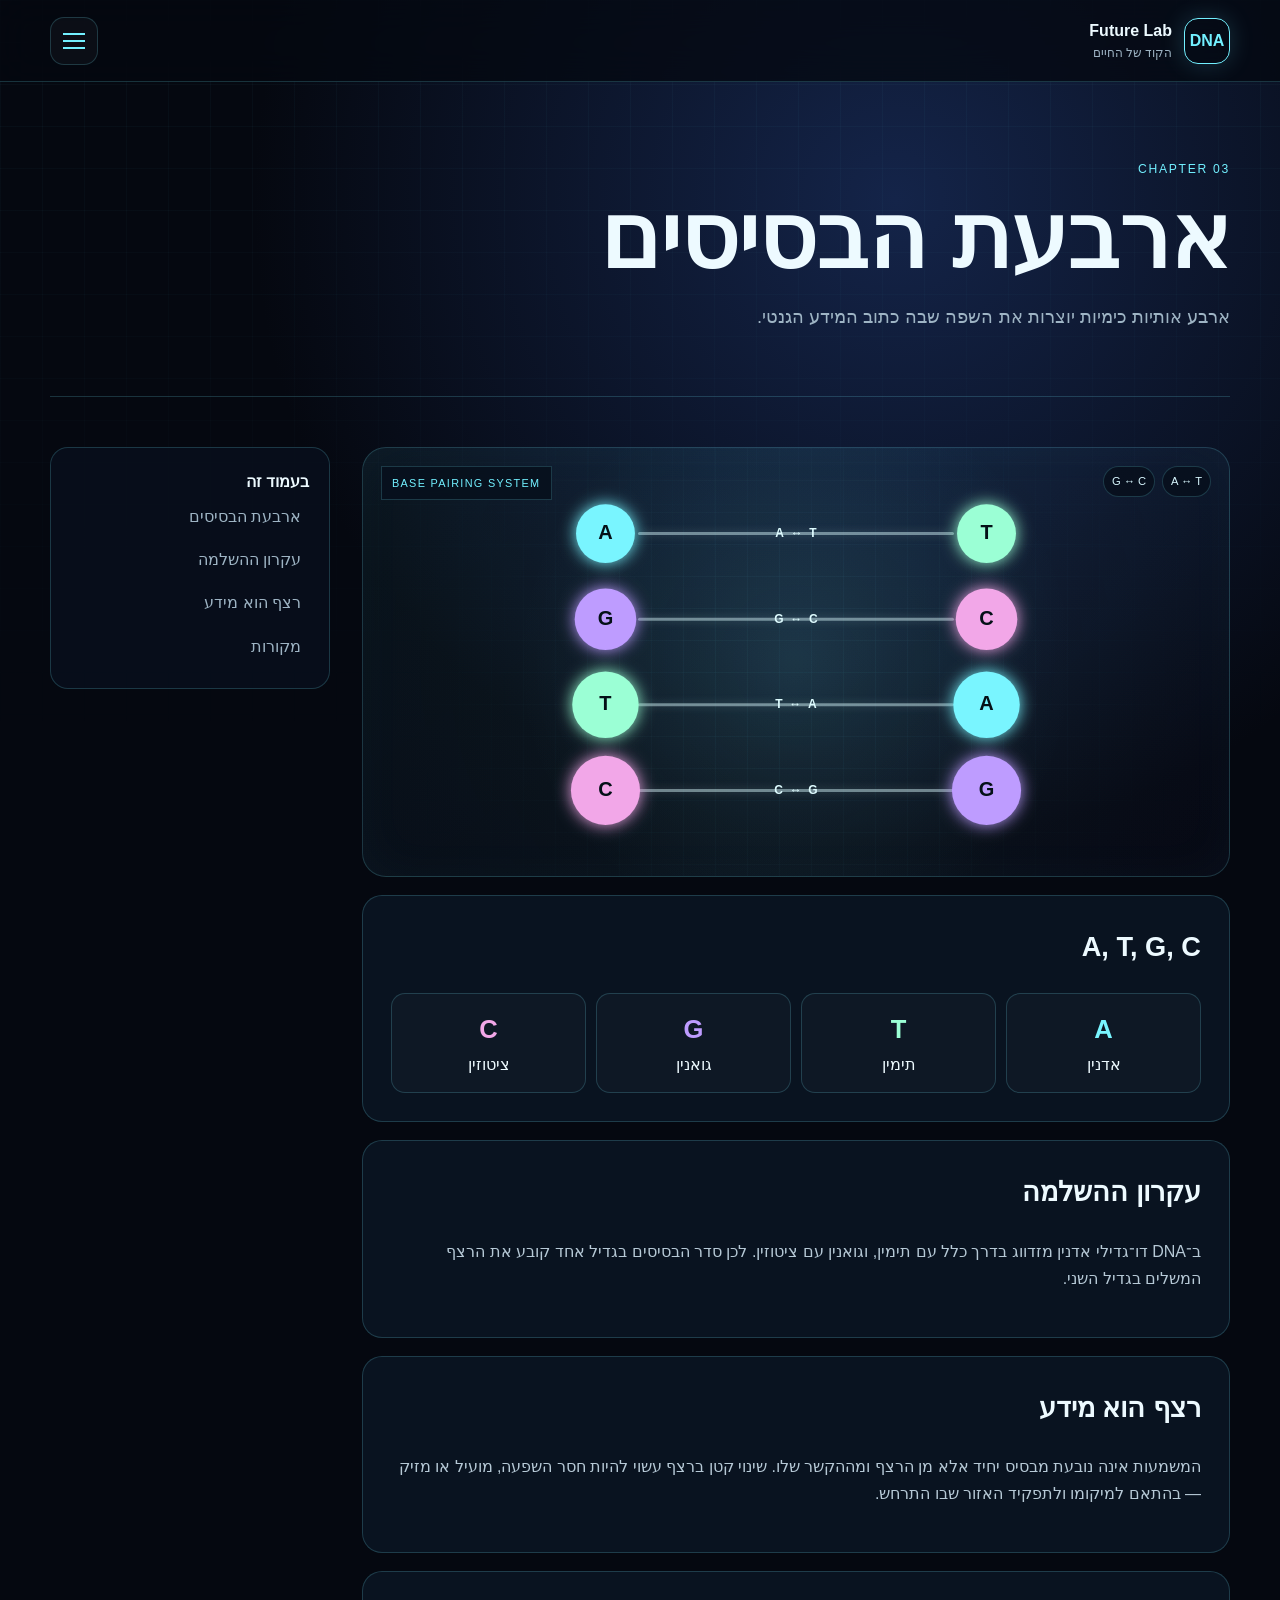
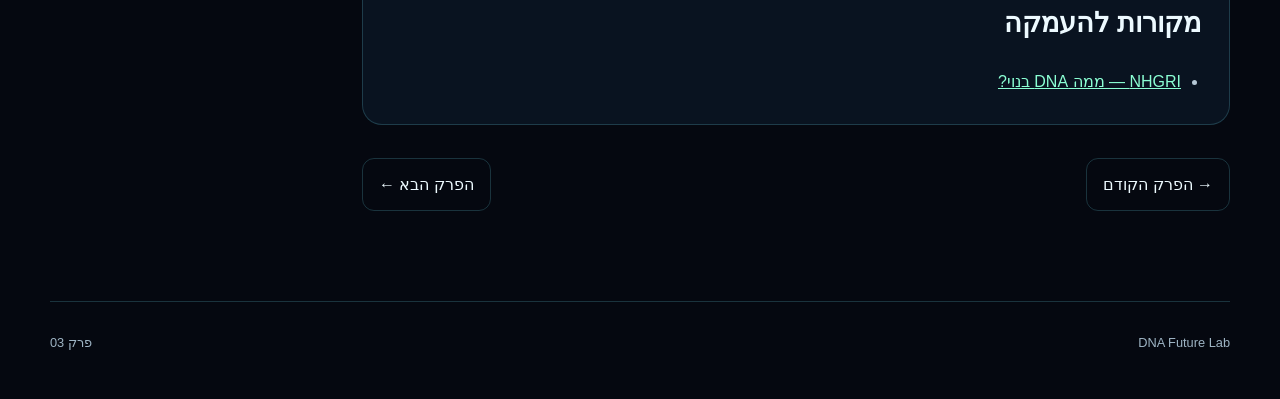
==== commit 99569116: "Upgrade nitrogenous bases page" ====
--- a/pages/bases.html
+++ b/pages/bases.html
@@ -1 +1,51 @@
-<!doctype html><html lang="he" dir="rtl"><head><meta charset="utf-8"><meta name="viewport" content="width=device-width,initial-scale=1"><title>הבסיסים החנקניים | DNA Future Lab</title><link rel="stylesheet" href="../assets/css/styles.css"><link rel="stylesheet" href="../assets/css/visualizations.css"></head><body><div class="ambient"></div><header class="topbar"><a class="brand" href="../index.html"><span class="brand-mark">DNA</span><span><strong>Future Lab</strong><small>הקוד של החיים</small></span></a><button class="menu-btn" aria-label="פתיחת תפריט"><span></span><span></span><span></span></button></header><div class="overlay" data-close-menu></div><aside class="sidebar"><div class="sidebar-head"><strong>מרכז הניווט</strong><button class="close-btn" data-close-menu>×</button></div><nav class="side-nav"><a href="../index.html">עמוד הבית</a><a href="what-is-dna.html">מהו DNA?</a><a href="double-helix.html">מבנה הסליל הכפול</a><a class="active" href="bases.html">הבסיסים החנקניים</a><a href="genes-chromosomes.html">גנים וכרומוזומים</a><a href="replication.html">שכפול DNA</a><a href="protein-synthesis.html">מ־DNA לחלבון</a></nav></aside><main><section class="page-hero"><span class="chapter">CHAPTER 03</span><h1>ארבעת הבסיסים</h1><p>ארבע אותיות כימיות יוצרות את השפה שבה כתוב המידע הגנטי.</p></section><div class="content-layout"><article class="article"><section class="visual-panel" aria-label="המחשה מונפשת של זוגות הבסיסים"><span class="visual-label top">BASE PAIRING SYSTEM</span><canvas data-visual="bases"></canvas><div class="visual-legend"><span>A ↔ T</span><span>G ↔ C</span></div></section><section class="info-card"><h2>A, T, G, C</h2><div class="base-key"><div class="base-a"><b>A</b><span>אדנין</span></div><div class="base-t"><b>T</b><span>תימין</span></div><div class="base-g"><b>G</b><span>גואנין</span></div><div class="base-c"><b>C</b><span>ציטוזין</span></div></div></section><section class="info-card"><h2>עקרון ההשלמה</h2><p>סדר הבסיסים בגדיל אחד קובע את סדרם בגדיל השני. לכן, כאשר התא מפריד בין הגדילים, כל גדיל יכול לשמש כתבנית לבניית בן־זוג חדש.</p></section><section class="info-card"><h2>רצף הוא מידע</h2><p>המשמעות אינה נובעת מבסיס יחיד אלא מן הסדר של אלפי ומיליוני בסיסים. שינוי קטן ברצף עשוי להיות חסר השפעה, מועיל או מזיק — בהתאם למיקומו ולהקשרו.</p></section><div class="pager"><a href="double-helix.html">→ הפרק הקודם</a><a href="genes-chromosomes.html">הפרק הבא ←</a></div></article><aside class="page-aside"><strong>זוגות קבועים</strong><a href="#">A עם T</a><a href="#">G עם C</a></aside></div></main><footer><span>DNA Future Lab</span><span>פרק 03</span></footer><script src="../assets/js/app.js"></script><script src="../assets/js/visualizations.js"></script></body></html>+<!doctype html>
+<html lang="he" dir="rtl">
+<head>
+  <meta charset="utf-8">
+  <meta name="viewport" content="width=device-width, initial-scale=1">
+  <meta name="description" content="ארבעת הבסיסים החנקניים ב־DNA, כללי הזיווג ועקרון ההשלמה.">
+  <meta name="theme-color" content="#050810">
+  <title>הבסיסים החנקניים | DNA Future Lab</title>
+  <link rel="icon" href="../assets/favicon.svg" type="image/svg+xml">
+  <link rel="stylesheet" href="../assets/css/styles.css">
+  <link rel="stylesheet" href="../assets/css/visualizations.css">
+</head>
+<body>
+  <div class="ambient" aria-hidden="true"></div>
+  <header class="topbar">
+    <a class="brand" href="../index.html" aria-label="דף הבית"><span class="brand-mark">DNA</span><span class="brand-text"><strong>Future Lab</strong><small>הקוד של החיים</small></span></a>
+    <button class="menu-btn" type="button" aria-label="פתיחת תפריט" aria-expanded="false" aria-controls="sidebar"><span></span><span></span><span></span></button>
+  </header>
+  <div class="overlay" data-close-menu></div>
+  <aside class="sidebar" id="sidebar" role="dialog" aria-modal="true" aria-label="מרכז הניווט" aria-hidden="true">
+    <div class="sidebar-head"><strong>מרכז הניווט</strong><button class="close-btn" type="button" data-close-menu aria-label="סגירת תפריט">×</button></div>
+    <nav class="side-nav" aria-label="ניווט ראשי"><a href="../index.html">עמוד הבית</a><a href="what-is-dna.html">מהו DNA?</a><a href="double-helix.html">מבנה הסליל הכפול</a><a class="active" href="bases.html" aria-current="page">הבסיסים החנקניים</a><a href="genes-chromosomes.html">גנים וכרומוזומים</a><a href="replication.html">שכפול DNA</a><a href="protein-synthesis.html">מ־DNA לחלבון</a></nav>
+  </aside>
+
+  <main>
+    <section class="page-hero"><span class="chapter">CHAPTER 03</span><h1>ארבעת הבסיסים</h1><p>ארבע אותיות כימיות יוצרות את השפה שבה כתוב המידע הגנטי.</p></section>
+    <div class="content-layout">
+      <article class="article">
+        <section class="visual-panel" aria-label="המחשה מונפשת של זוגות הבסיסים">
+          <span class="visual-label top">BASE PAIRING SYSTEM</span>
+          <canvas data-visual="bases">הדפדפן שלך אינו תומך בהמחשת Canvas.</canvas>
+          <div class="visual-legend"><span>A ↔ T</span><span>G ↔ C</span></div>
+        </section>
+        <section class="info-card" id="base-types">
+          <h2>A, T, G, C</h2>
+          <div class="base-key"><div class="base-a"><b>A</b><span>אדנין</span></div><div class="base-t"><b>T</b><span>תימין</span></div><div class="base-g"><b>G</b><span>גואנין</span></div><div class="base-c"><b>C</b><span>ציטוזין</span></div></div>
+        </section>
+        <section class="info-card" id="complementarity"><h2>עקרון ההשלמה</h2><p>ב־DNA דו־גדילי אדנין מזדווג בדרך כלל עם תימין, וגואנין עם ציטוזין. לכן סדר הבסיסים בגדיל אחד קובע את הרצף המשלים בגדיל השני.</p></section>
+        <section class="info-card" id="sequence"><h2>רצף הוא מידע</h2><p>המשמעות אינה נובעת מבסיס יחיד אלא מן הרצף ומההקשר שלו. שינוי קטן ברצף עשוי להיות חסר השפעה, מועיל או מזיק — בהתאם למיקומו ולתפקיד האזור שבו התרחש.</p></section>
+        <section class="info-card" id="sources"><h2>מקורות להעמקה</h2><ul class="source-list"><li><a href="https://www.genome.gov/about-genomics/fact-sheets/Deoxyribonucleic-Acid-Fact-Sheet">NHGRI — ממה DNA בנוי?</a></li></ul></section>
+        <div class="pager"><a href="double-helix.html">→ הפרק הקודם</a><a href="genes-chromosomes.html">הפרק הבא ←</a></div>
+      </article>
+      <aside class="page-aside" aria-label="תוכן העמוד"><strong>בעמוד זה</strong><a href="#base-types">ארבעת הבסיסים</a><a href="#complementarity">עקרון ההשלמה</a><a href="#sequence">רצף הוא מידע</a><a href="#sources">מקורות</a></aside>
+    </div>
+  </main>
+  <footer><span>DNA Future Lab</span><span>פרק 03</span></footer>
+  <script src="../assets/js/app.js"></script>
+  <script src="../assets/js/visualizations.js"></script>
+</body>
+</html>
+
--- a/assets/css/styles.css
+++ b/assets/css/styles.css
@@ -1,1037 +1,1062 @@
-:root {
-  --bg: #050810;
-  --panel: rgba(12, 23, 38, 0.74);
-  --line: rgba(115, 238, 255, 0.19);
-  --cyan: #72f0ff;
-  --mint: #8bffd4;
-  --violet: #9c7cff;
-  --pink: #f2a7e8;
-  --text: #edfaff;
-  --muted: #9eb4c4;
-  --max: 1180px;
-}
-
-/* איפוס בסיסי */
-
+:root {
+  --bg: #050810;
+  --panel: rgba(12, 23, 38, 0.74);
+  --line: rgba(115, 238, 255, 0.19);
+  --cyan: #72f0ff;
+  --mint: #8bffd4;
+  --violet: #9c7cff;
+  --pink: #f2a7e8;
+  --text: #edfaff;
+  --muted: #9eb4c4;
+  --max: 1180px;
+}
+
+/* איפוס בסיסי */
+
 * {
   box-sizing: border-box;
 }
 
-html {
-  scroll-behavior: smooth;
+:focus-visible {
+  outline: 3px solid var(--mint);
+  outline-offset: 4px;
 }
-
-body {
-  margin: 0;
-  min-height: 100vh;
-  line-height: 1.7;
-  color: var(--text);
-  background:
-    radial-gradient(
-      circle at 70% 10%,
-      #142449 0,
-      transparent 32%
-    ),
-    var(--bg);
-  font-family:
-    Arial,
-    "Noto Sans Hebrew",
-    sans-serif;
-}
-
-/* רקע עתידני */
-
-.ambient {
-  position: fixed;
-  inset: 0;
-  z-index: -1;
-  pointer-events: none;
-
-  background-image:
-    linear-gradient(
-      rgba(114, 240, 255, 0.035) 1px,
-      transparent 1px
-    ),
-    linear-gradient(
-      90deg,
-      rgba(114, 240, 255, 0.035) 1px,
-      transparent 1px
-    );
-
-  background-size: 42px 42px;
-
-  -webkit-mask-image:
-    linear-gradient(
-      to bottom,
-      #000,
-      transparent 85%
-    );
-
-  mask-image:
-    linear-gradient(
-      to bottom,
-      #000,
-      transparent 85%
-    );
-}
-
-/* סרגל עליון */
-
-.topbar {
-  position: sticky;
-  top: 0;
-  z-index: 20;
-
-  height: 82px;
-  padding:
-    0
-    max(
-      24px,
-      calc((100vw - var(--max)) / 2)
-    );
-
-  display: flex;
-  align-items: center;
-  justify-content: space-between;
-
-  background: rgba(5, 8, 16, 0.76);
-  backdrop-filter: blur(18px);
-  border-bottom: 1px solid var(--line);
-}
-
-.brand {
-  display: flex;
-  align-items: center;
-  gap: 12px;
-
-  color: var(--text);
-  text-decoration: none;
-}
-
-.brand-mark {
-  width: 46px;
-  height: 46px;
-
-  display: grid;
-  place-items: center;
-
-  border: 1px solid var(--cyan);
-  border-radius: 14px;
-
-  color: var(--cyan);
-  font-weight: 800;
-
-  box-shadow:
-    0 0 24px
-    rgba(114, 240, 255, 0.18);
-}
-
-.brand strong,
-.brand small {
-  display: block;
-}
-
-.brand small {
-  color: var(--muted);
-  font-size: 0.72rem;
-}
-
-/* כפתור המבורגר */
-
-.menu-btn {
-  width: 48px;
-  height: 48px;
-
-  display: grid;
-  place-content: center;
-  gap: 5px;
-
-  cursor: pointer;
-
-  border: 1px solid var(--line);
-  border-radius: 14px;
-
-  background: rgba(255, 255, 255, 0.03);
-}
-
-.menu-btn span {
-  display: block;
-
-  width: 22px;
-  height: 2px;
-
-  background: var(--cyan);
-}
-
-/* שכבת הרקע של התפריט */
-
-.overlay {
-  position: fixed;
-  inset: 0;
-  z-index: 39;
-
-  opacity: 0;
+
+html {
+  scroll-behavior: smooth;
+}
+
+body {
+  margin: 0;
+  min-height: 100vh;
+  line-height: 1.7;
+  color: var(--text);
+  background:
+    radial-gradient(
+      circle at 70% 10%,
+      #142449 0,
+      transparent 32%
+    ),
+    var(--bg);
+  font-family:
+    Arial,
+    "Noto Sans Hebrew",
+    sans-serif;
+}
+
+/* רקע עתידני */
+
+.ambient {
+  position: fixed;
+  inset: 0;
+  z-index: -1;
+  pointer-events: none;
+
+  background-image:
+    linear-gradient(
+      rgba(114, 240, 255, 0.035) 1px,
+      transparent 1px
+    ),
+    linear-gradient(
+      90deg,
+      rgba(114, 240, 255, 0.035) 1px,
+      transparent 1px
+    );
+
+  background-size: 42px 42px;
+
+  -webkit-mask-image:
+    linear-gradient(
+      to bottom,
+      #000,
+      transparent 85%
+    );
+
+  mask-image:
+    linear-gradient(
+      to bottom,
+      #000,
+      transparent 85%
+    );
+}
+
+/* סרגל עליון */
+
+.topbar {
+  position: sticky;
+  top: 0;
+  z-index: 20;
+
+  height: 82px;
+  padding:
+    0
+    max(
+      24px,
+      calc((100vw - var(--max)) / 2)
+    );
+
+  display: flex;
+  align-items: center;
+  justify-content: space-between;
+
+  background: rgba(5, 8, 16, 0.76);
+  backdrop-filter: blur(18px);
+  border-bottom: 1px solid var(--line);
+}
+
+.brand {
+  display: flex;
+  align-items: center;
+  gap: 12px;
+
+  color: var(--text);
+  text-decoration: none;
+}
+
+.brand-mark {
+  width: 46px;
+  height: 46px;
+
+  display: grid;
+  place-items: center;
+
+  border: 1px solid var(--cyan);
+  border-radius: 14px;
+
+  color: var(--cyan);
+  font-weight: 800;
+
+  box-shadow:
+    0 0 24px
+    rgba(114, 240, 255, 0.18);
+}
+
+.brand strong,
+.brand small {
+  display: block;
+}
+
+.brand small {
+  color: var(--muted);
+  font-size: 0.72rem;
+}
+
+/* כפתור המבורגר */
+
+.menu-btn {
+  width: 48px;
+  height: 48px;
+
+  display: grid;
+  place-content: center;
+  gap: 5px;
+
+  cursor: pointer;
+
+  border: 1px solid var(--line);
+  border-radius: 14px;
+
+  background: rgba(255, 255, 255, 0.03);
+}
+
+.menu-btn span {
+  display: block;
+
+  width: 22px;
+  height: 2px;
+
+  background: var(--cyan);
+}
+
+/* שכבת הרקע של התפריט */
+
+.overlay {
+  position: fixed;
+  inset: 0;
+  z-index: 39;
+
+  opacity: 0;
+  visibility: hidden;
+
+  background: rgba(0, 0, 0, 0.62);
+
+  transition:
+    opacity 0.25s ease,
+    visibility 0.25s ease;
+}
+
+.overlay.open {
+  opacity: 1;
+  visibility: visible;
+}
+
+/* תפריט צדדי */
+
+.sidebar {
+  position: fixed;
+  top: 0;
+  right: 0;
+  z-index: 40;
+
+  width: min(390px, 88vw);
+  height: 100dvh;
+
+  display: flex;
+  flex-direction: column;
+
+  border-left: 1px solid var(--line);
+  background: #08101d;
+
+  transform: translateX(105%);
   visibility: hidden;
 
-  background: rgba(0, 0, 0, 0.62);
-
   transition:
-    opacity 0.25s ease,
-    visibility 0.25s ease;
-}
-
-.overlay.open {
-  opacity: 1;
-  visibility: visible;
-}
-
-/* תפריט צדדי */
-
-.sidebar {
-  position: fixed;
-  top: 0;
-  right: 0;
-  z-index: 40;
-
-  width: min(390px, 88vw);
-  height: 100dvh;
-
-  display: flex;
-  flex-direction: column;
-
-  border-left: 1px solid var(--line);
-  background: #08101d;
-
-  transform: translateX(105%);
-  transition: transform 0.28s ease;
-
-  box-shadow:
-    -30px 0 80px
-    rgba(0, 0, 0, 0.45);
-}
-
+    transform 0.28s ease,
+    visibility 0s linear 0.28s;
+
+  box-shadow:
+    -30px 0 80px
+    rgba(0, 0, 0, 0.45);
+}
+
 .sidebar.open {
   transform: translateX(0);
+  visibility: visible;
+  transition-delay: 0s;
 }
-
-.sidebar-head {
-  min-height: 82px;
-  padding: 0 22px;
-
-  display: flex;
-  align-items: center;
-  justify-content: space-between;
-
-  border-bottom: 1px solid var(--line);
-}
-
-.close-btn {
-  padding: 0;
-
-  cursor: pointer;
-
-  border: 0;
-  background: transparent;
-
-  color: var(--text);
-  font-size: 2rem;
-  line-height: 1;
-}
-
-.side-nav {
-  flex: 1;
-
-  overflow-y: auto;
-  overscroll-behavior: contain;
-
-  padding: 16px 14px 40px;
-}
-
-.side-nav p {
-  margin: 24px 12px 8px;
-
-  color: var(--cyan);
-  font-size: 0.72rem;
-  letter-spacing: 0.14em;
-}
-
-.side-nav a {
-  display: block;
-
-  padding: 12px 14px;
-
-  border: 1px solid transparent;
-  border-radius: 10px;
-
-  color: #c7d8e4;
-  text-decoration: none;
-}
-
-.side-nav a:hover,
-.side-nav a.active {
-  color: #ffffff;
-
-  border-color: var(--line);
-
-  background:
-    rgba(114, 240, 255, 0.08);
-}
-
-/* מבנה כללי */
-
-main {
-  width: min(
-    var(--max),
-    calc(100% - 40px)
-  );
-
-  margin: auto;
-}
-
-/* אזור הפתיחה */
-
-.hero {
-  min-height: calc(100vh - 82px);
-  padding: 70px 0;
-
-  display: grid;
-  grid-template-columns: 1.05fr 0.95fr;
-  align-items: center;
-  gap: 52px;
-}
-
-.eyebrow,
-.section-head > span {
-  color: var(--cyan);
-  font-size: 0.72rem;
-  letter-spacing: 0.18em;
-}
-
-.hero h1 {
-  margin: 18px 0 24px;
-
-  font-size:
-    clamp(
-      3.5rem,
-      8vw,
-      7.2rem
-    );
-
-  line-height: 0.92;
-  letter-spacing: -0.06em;
-}
-
-.hero h1 em {
-  display: block;
-
-  color: transparent;
-  font-style: normal;
-
-  -webkit-text-stroke:
-    1px var(--cyan);
-
-  text-shadow:
-    0 0 30px
-    rgba(114, 240, 255, 0.2);
-}
-
-.hero-copy > p {
-  max-width: 620px;
-
-  color: var(--muted);
-  font-size: 1.18rem;
-}
-
-.hero-actions {
-  margin: 30px 0;
-
-  display: flex;
-  gap: 12px;
-}
-
-.btn {
-  padding: 13px 21px;
-
-  border-radius: 12px;
-
-  text-decoration: none;
-  font-weight: 700;
-}
-
-.btn.primary {
-  color: #041017;
-
-  background:
-    linear-gradient(
-      120deg,
-      var(--cyan),
-      var(--mint)
-    );
-}
-
-.btn.ghost {
-  color: var(--text);
-  border: 1px solid var(--line);
-}
-
-/* נתוני פתיחה */
-
-.stats {
-  display: flex;
-  flex-wrap: wrap;
-  gap: 16px;
-}
-
-.stats div {
-  min-width: 120px;
-  padding: 13px 15px;
-
-  border-right:
-    2px solid var(--cyan);
-
-  background:
-    rgba(255, 255, 255, 0.025);
-}
-
-.stats strong,
-.stats span {
-  display: block;
-}
-
-.stats strong {
-  font-size: 1.35rem;
-}
-
-.stats span {
-  color: var(--muted);
-  font-size: 0.76rem;
-}
-
-/* מסגרת האנימציה */
-
-.helix-stage {
-  position: relative;
-
-  height: 570px;
-
-  display: grid;
-  place-items: center;
-
-  overflow: hidden;
-
-  border: 1px solid var(--line);
-  border-radius: 34px;
-
-  background:
-    radial-gradient(
-      circle at center,
-      rgba(114, 240, 255, 0.08),
-      transparent 55%
-    ),
-    linear-gradient(
-      145deg,
-      rgba(114, 240, 255, 0.08),
-      rgba(156, 124, 255, 0.035)
-    );
-
-  box-shadow:
-    inset 0 0 60px
-    rgba(114, 240, 255, 0.045),
-    0 24px 70px
-    rgba(0, 0, 0, 0.35);
-}
-
-/* רשת מדעית בתוך המסגרת */
-
-.scientific-grid {
-  position: absolute;
-  inset: 0;
-
-  pointer-events: none;
-
-  background-image:
-    linear-gradient(
-      rgba(114, 240, 255, 0.035) 1px,
-      transparent 1px
-    ),
-    linear-gradient(
-      90deg,
-      rgba(114, 240, 255, 0.035) 1px,
-      transparent 1px
-    );
-
-  background-size: 34px 34px;
-
-  -webkit-mask-image:
-    radial-gradient(
-      circle at center,
-      #000 15%,
-      transparent 80%
-    );
-
-  mask-image:
-    radial-gradient(
-      circle at center,
-      #000 15%,
-      transparent 80%
-    );
-}
-
-/* מעגלי הסריקה */
-
-.orbit {
-  position: absolute;
-
-  border:
-    1px solid
-    rgba(114, 240, 255, 0.14);
-
-  border-radius: 50%;
-
-  pointer-events: none;
-}
-
-.orbit-one {
-  width: 360px;
-  height: 360px;
-
-  animation:
-    orbitPulse 5s
-    ease-in-out infinite;
-}
-
-.orbit-two {
-  width: 470px;
-  height: 470px;
-
-  opacity: 0.52;
-
-  animation:
-    orbitPulse 5s
-    ease-in-out infinite reverse;
-}
-
-@keyframes orbitPulse {
-  0%,
-  100% {
-    transform: scale(0.98);
-    opacity: 0.35;
-  }
-
-  50% {
-    transform: scale(1.03);
-    opacity: 0.7;
-  }
-}
-
-/* ה־Canvas של סליל ה־DNA */
-
-#dnaCanvas {
-  position: relative;
-  z-index: 2;
-
-  width: 100%;
-  height: 100%;
-
-  display: block;
-}
-
-/* קו הסריקה */
-
-.scan-line {
-  position: absolute;
-  left: 0;
-  right: 0;
-  z-index: 3;
-
-  height: 2px;
-
-  pointer-events: none;
-
-  background:
-    linear-gradient(
-      90deg,
-      transparent,
-      var(--cyan),
-      transparent
-    );
-
-  box-shadow:
-    0 0 20px
-    var(--cyan);
-
-  animation:
-    scan 4s linear infinite;
-}
-
-@keyframes scan {
-  from {
-    top: 8%;
-    opacity: 0.35;
-  }
-
-  50% {
-    opacity: 1;
-  }
-
-  to {
-    top: 92%;
-    opacity: 0.35;
-  }
-}
-
-/* תוויות בתוך מסגרת הסליל */
-
-.hud {
-  position: absolute;
-  z-index: 4;
-
-  padding: 7px 10px;
-
-  border: 1px solid var(--line);
-
-  color: var(--cyan);
-  background: rgba(7, 16, 29, 0.9);
-
-  font-size: 0.66rem;
-  letter-spacing: 0.14em;
-
-  backdrop-filter: blur(8px);
-}
-
-.hud.top {
-  top: 24px;
-  left: 24px;
-}
-
-.hud.bottom {
-  right: 24px;
-  bottom: 24px;
-}
-
-/* מקטעי תוכן */
-
-.section {
-  padding: 100px 0;
-}
-
-.section-head {
-  max-width: 700px;
-  margin-bottom: 38px;
-}
-
-.section-head h2 {
-  margin: 8px 0 14px;
-
-  font-size:
-    clamp(
-      2rem,
-      5vw,
-      4rem
-    );
-
-  line-height: 1.05;
-}
-
-.section-head p {
-  color: var(--muted);
-}
-
-/* כרטיסי הנושאים */
-
-.topic-grid {
-  display: grid;
-  grid-template-columns:
-    repeat(3, 1fr);
-  gap: 16px;
-}
-
-.topic-card {
-  min-height: 260px;
-  padding: 25px;
-
-  display: flex;
-  flex-direction: column;
-
-  border: 1px solid var(--line);
-  border-radius: 20px;
-
-  color: var(--text);
-  background: var(--panel);
-
-  text-decoration: none;
-
-  transition:
-    transform 0.25s ease,
-    border-color 0.25s ease,
-    box-shadow 0.25s ease;
-}
-
-.topic-card:hover {
-  transform: translateY(-6px);
-
-  border-color:
-    rgba(114, 240, 255, 0.6);
-
-  box-shadow:
-    0 18px 50px
-    rgba(0, 0, 0, 0.3);
-}
-
-.topic-card b {
-  color: var(--cyan);
-  font-size: 0.75rem;
-}
-
-.topic-card h3 {
-  margin: 38px 0 8px;
-  font-size: 1.45rem;
-}
-
-.topic-card p {
-  margin: 0;
-  color: var(--muted);
-}
-
-.topic-card span {
-  margin-top: auto;
-
-  color: var(--mint);
-  font-size: 0.86rem;
-}
-
-/* מפת הדרך */
-
-.roadmap {
-  border-top: 1px solid var(--line);
-}
-
-.timeline {
-  display: grid;
-  grid-template-columns:
-    repeat(3, 1fr);
-  gap: 16px;
-}
-
-.timeline > div {
-  padding: 25px;
-
-  border-right:
-    2px solid var(--violet);
-
-  background:
-    rgba(255, 255, 255, 0.025);
-}
-
-.timeline b {
-  color: var(--violet);
-  font-size: 0.74rem;
-}
-
-.timeline p {
-  color: var(--muted);
-}
-
-/* תחתית האתר */
-
-footer {
-  width: min(
-    var(--max),
-    calc(100% - 40px)
-  );
-
-  margin: auto;
-  padding: 30px 0 45px;
-
-  display: flex;
-  justify-content: space-between;
-
-  border-top: 1px solid var(--line);
-
-  color: var(--muted);
-  font-size: 0.8rem;
-}
-
-/* עמודי התוכן הפנימיים */
-
-.page-hero {
-  padding: 72px 0 45px;
-
-  border-bottom:
-    1px solid var(--line);
-}
-
-.page-hero .chapter {
-  color: var(--cyan);
-  font-size: 0.76rem;
-  letter-spacing: 0.14em;
-}
-
-.page-hero h1 {
-  margin: 12px 0 18px;
-
-  font-size:
-    clamp(
-      2.8rem,
-      7vw,
-      6rem
-    );
-
-  line-height: 1;
-}
-
-.page-hero p {
-  max-width: 760px;
-
-  color: var(--muted);
-  font-size: 1.15rem;
-}
-
-.content-layout {
-  padding: 50px 0 90px;
-
-  display: grid;
-  grid-template-columns:
-    minmax(0, 1fr)
-    280px;
-
-  gap: 32px;
-}
-
-.article {
-  display: grid;
-  gap: 18px;
-}
-
-.info-card {
-  padding: 28px;
-
-  border: 1px solid var(--line);
-  border-radius: 20px;
-
-  background: var(--panel);
-}
-
-.info-card h2 {
-  margin-top: 0;
-  font-size: 1.7rem;
-}
-
+
+.sidebar-head {
+  min-height: 82px;
+  padding: 0 22px;
+
+  display: flex;
+  align-items: center;
+  justify-content: space-between;
+
+  border-bottom: 1px solid var(--line);
+}
+
+.close-btn {
+  padding: 0;
+
+  cursor: pointer;
+
+  border: 0;
+  background: transparent;
+
+  color: var(--text);
+  font-size: 2rem;
+  line-height: 1;
+}
+
+.side-nav {
+  flex: 1;
+
+  overflow-y: auto;
+  overscroll-behavior: contain;
+
+  padding: 16px 14px 40px;
+}
+
+.side-nav p {
+  margin: 24px 12px 8px;
+
+  color: var(--cyan);
+  font-size: 0.72rem;
+  letter-spacing: 0.14em;
+}
+
+.side-nav a {
+  display: block;
+
+  padding: 12px 14px;
+
+  border: 1px solid transparent;
+  border-radius: 10px;
+
+  color: #c7d8e4;
+  text-decoration: none;
+}
+
+.side-nav a:hover,
+.side-nav a.active {
+  color: #ffffff;
+
+  border-color: var(--line);
+
+  background:
+    rgba(114, 240, 255, 0.08);
+}
+
+/* מבנה כללי */
+
+main {
+  width: min(
+    var(--max),
+    calc(100% - 40px)
+  );
+
+  margin: auto;
+}
+
+/* אזור הפתיחה */
+
+.hero {
+  min-height: calc(100vh - 82px);
+  padding: 70px 0;
+
+  display: grid;
+  grid-template-columns: 1.05fr 0.95fr;
+  align-items: center;
+  gap: 52px;
+}
+
+.eyebrow,
+.section-head > span {
+  color: var(--cyan);
+  font-size: 0.72rem;
+  letter-spacing: 0.18em;
+}
+
+.hero h1 {
+  margin: 18px 0 24px;
+
+  font-size:
+    clamp(
+      3.5rem,
+      8vw,
+      7.2rem
+    );
+
+  line-height: 0.92;
+  letter-spacing: -0.06em;
+}
+
+.hero h1 em {
+  display: block;
+
+  color: transparent;
+  font-style: normal;
+
+  -webkit-text-stroke:
+    1px var(--cyan);
+
+  text-shadow:
+    0 0 30px
+    rgba(114, 240, 255, 0.2);
+}
+
+.hero-copy > p {
+  max-width: 620px;
+
+  color: var(--muted);
+  font-size: 1.18rem;
+}
+
+.hero-actions {
+  margin: 30px 0;
+
+  display: flex;
+  gap: 12px;
+}
+
+.btn {
+  padding: 13px 21px;
+
+  border-radius: 12px;
+
+  text-decoration: none;
+  font-weight: 700;
+}
+
+.btn.primary {
+  color: #041017;
+
+  background:
+    linear-gradient(
+      120deg,
+      var(--cyan),
+      var(--mint)
+    );
+}
+
+.btn.ghost {
+  color: var(--text);
+  border: 1px solid var(--line);
+}
+
+/* נתוני פתיחה */
+
+.stats {
+  display: flex;
+  flex-wrap: wrap;
+  gap: 16px;
+}
+
+.stats div {
+  min-width: 120px;
+  padding: 13px 15px;
+
+  border-right:
+    2px solid var(--cyan);
+
+  background:
+    rgba(255, 255, 255, 0.025);
+}
+
+.stats strong,
+.stats span {
+  display: block;
+}
+
+.stats strong {
+  font-size: 1.35rem;
+}
+
+.stats span {
+  color: var(--muted);
+  font-size: 0.76rem;
+}
+
+/* מסגרת האנימציה */
+
+.helix-stage {
+  position: relative;
+
+  height: 570px;
+
+  display: grid;
+  place-items: center;
+
+  overflow: hidden;
+
+  border: 1px solid var(--line);
+  border-radius: 34px;
+
+  background:
+    radial-gradient(
+      circle at center,
+      rgba(114, 240, 255, 0.08),
+      transparent 55%
+    ),
+    linear-gradient(
+      145deg,
+      rgba(114, 240, 255, 0.08),
+      rgba(156, 124, 255, 0.035)
+    );
+
+  box-shadow:
+    inset 0 0 60px
+    rgba(114, 240, 255, 0.045),
+    0 24px 70px
+    rgba(0, 0, 0, 0.35);
+}
+
+/* רשת מדעית בתוך המסגרת */
+
+.scientific-grid {
+  position: absolute;
+  inset: 0;
+
+  pointer-events: none;
+
+  background-image:
+    linear-gradient(
+      rgba(114, 240, 255, 0.035) 1px,
+      transparent 1px
+    ),
+    linear-gradient(
+      90deg,
+      rgba(114, 240, 255, 0.035) 1px,
+      transparent 1px
+    );
+
+  background-size: 34px 34px;
+
+  -webkit-mask-image:
+    radial-gradient(
+      circle at center,
+      #000 15%,
+      transparent 80%
+    );
+
+  mask-image:
+    radial-gradient(
+      circle at center,
+      #000 15%,
+      transparent 80%
+    );
+}
+
+/* מעגלי הסריקה */
+
+.orbit {
+  position: absolute;
+
+  border:
+    1px solid
+    rgba(114, 240, 255, 0.14);
+
+  border-radius: 50%;
+
+  pointer-events: none;
+}
+
+.orbit-one {
+  width: 360px;
+  height: 360px;
+
+  animation:
+    orbitPulse 5s
+    ease-in-out infinite;
+}
+
+.orbit-two {
+  width: 470px;
+  height: 470px;
+
+  opacity: 0.52;
+
+  animation:
+    orbitPulse 5s
+    ease-in-out infinite reverse;
+}
+
+@keyframes orbitPulse {
+  0%,
+  100% {
+    transform: scale(0.98);
+    opacity: 0.35;
+  }
+
+  50% {
+    transform: scale(1.03);
+    opacity: 0.7;
+  }
+}
+
+/* ה־Canvas של סליל ה־DNA */
+
+#dnaCanvas {
+  position: relative;
+  z-index: 2;
+
+  width: 100%;
+  height: 100%;
+
+  display: block;
+}
+
+/* קו הסריקה */
+
+.scan-line {
+  position: absolute;
+  left: 0;
+  right: 0;
+  z-index: 3;
+
+  height: 2px;
+
+  pointer-events: none;
+
+  background:
+    linear-gradient(
+      90deg,
+      transparent,
+      var(--cyan),
+      transparent
+    );
+
+  box-shadow:
+    0 0 20px
+    var(--cyan);
+
+  animation:
+    scan 4s linear infinite;
+}
+
+@keyframes scan {
+  from {
+    top: 8%;
+    opacity: 0.35;
+  }
+
+  50% {
+    opacity: 1;
+  }
+
+  to {
+    top: 92%;
+    opacity: 0.35;
+  }
+}
+
+/* תוויות בתוך מסגרת הסליל */
+
+.hud {
+  position: absolute;
+  z-index: 4;
+
+  padding: 7px 10px;
+
+  border: 1px solid var(--line);
+
+  color: var(--cyan);
+  background: rgba(7, 16, 29, 0.9);
+
+  font-size: 0.66rem;
+  letter-spacing: 0.14em;
+
+  backdrop-filter: blur(8px);
+}
+
+.hud.top {
+  top: 24px;
+  left: 24px;
+}
+
+.hud.bottom {
+  right: 24px;
+  bottom: 24px;
+}
+
+/* מקטעי תוכן */
+
+.section {
+  padding: 100px 0;
+}
+
+.section-head {
+  max-width: 700px;
+  margin-bottom: 38px;
+}
+
+.section-head h2 {
+  margin: 8px 0 14px;
+
+  font-size:
+    clamp(
+      2rem,
+      5vw,
+      4rem
+    );
+
+  line-height: 1.05;
+}
+
+.section-head p {
+  color: var(--muted);
+}
+
+/* כרטיסי הנושאים */
+
+.topic-grid {
+  display: grid;
+  grid-template-columns:
+    repeat(3, 1fr);
+  gap: 16px;
+}
+
+.topic-card {
+  min-height: 260px;
+  padding: 25px;
+
+  display: flex;
+  flex-direction: column;
+
+  border: 1px solid var(--line);
+  border-radius: 20px;
+
+  color: var(--text);
+  background: var(--panel);
+
+  text-decoration: none;
+
+  transition:
+    transform 0.25s ease,
+    border-color 0.25s ease,
+    box-shadow 0.25s ease;
+}
+
+.topic-card:hover {
+  transform: translateY(-6px);
+
+  border-color:
+    rgba(114, 240, 255, 0.6);
+
+  box-shadow:
+    0 18px 50px
+    rgba(0, 0, 0, 0.3);
+}
+
+.topic-card b {
+  color: var(--cyan);
+  font-size: 0.75rem;
+}
+
+.topic-card h3 {
+  margin: 38px 0 8px;
+  font-size: 1.45rem;
+}
+
+.topic-card p {
+  margin: 0;
+  color: var(--muted);
+}
+
+.topic-card span {
+  margin-top: auto;
+
+  color: var(--mint);
+  font-size: 0.86rem;
+}
+
+/* מפת הדרך */
+
+.roadmap {
+  border-top: 1px solid var(--line);
+}
+
+.timeline {
+  display: grid;
+  grid-template-columns:
+    repeat(3, 1fr);
+  gap: 16px;
+}
+
+.timeline > div {
+  padding: 25px;
+
+  border-right:
+    2px solid var(--violet);
+
+  background:
+    rgba(255, 255, 255, 0.025);
+}
+
+.timeline b {
+  color: var(--violet);
+  font-size: 0.74rem;
+}
+
+.timeline p {
+  color: var(--muted);
+}
+
+/* תחתית האתר */
+
+footer {
+  width: min(
+    var(--max),
+    calc(100% - 40px)
+  );
+
+  margin: auto;
+  padding: 30px 0 45px;
+
+  display: flex;
+  justify-content: space-between;
+
+  border-top: 1px solid var(--line);
+
+  color: var(--muted);
+  font-size: 0.8rem;
+}
+
+/* עמודי התוכן הפנימיים */
+
+.page-hero {
+  padding: 72px 0 45px;
+
+  border-bottom:
+    1px solid var(--line);
+}
+
+.page-hero .chapter {
+  color: var(--cyan);
+  font-size: 0.76rem;
+  letter-spacing: 0.14em;
+}
+
+.page-hero h1 {
+  margin: 12px 0 18px;
+
+  font-size:
+    clamp(
+      2.8rem,
+      7vw,
+      6rem
+    );
+
+  line-height: 1;
+}
+
+.page-hero p {
+  max-width: 760px;
+
+  color: var(--muted);
+  font-size: 1.15rem;
+}
+
+.content-layout {
+  padding: 50px 0 90px;
+
+  display: grid;
+  grid-template-columns:
+    minmax(0, 1fr)
+    280px;
+
+  gap: 32px;
+}
+
+.article {
+  display: grid;
+  gap: 18px;
+}
+
+.info-card {
+  padding: 28px;
+
+  border: 1px solid var(--line);
+  border-radius: 20px;
+
+  background: var(--panel);
+}
+
+.info-card h2 {
+  margin-top: 0;
+  font-size: 1.7rem;
+}
+
 .info-card p,
 .info-card li {
   color: #b6c9d6;
 }
 
-.fact-list {
-  display: grid;
-  grid-template-columns:
-    repeat(2, 1fr);
-  gap: 12px;
+.source-list {
+  margin: 0;
+  padding-inline-start: 1.25rem;
 }
 
-.fact {
-  padding: 18px;
-
-  border: 1px solid var(--line);
-  border-radius: 14px;
-
-  background:
-    rgba(114, 240, 255, 0.035);
+.source-list a {
+  color: var(--mint);
 }
 
-.fact strong,
-.fact span {
-  display: block;
-}
-
-.fact strong {
+.source-list a:hover {
   color: var(--cyan);
 }
-
-.page-aside {
-  position: sticky;
-  top: 105px;
-
-  height: max-content;
-  padding: 20px;
-
-  border: 1px solid var(--line);
-  border-radius: 18px;
-
-  background:
-    rgba(8, 16, 29, 0.8);
+
+.fact-list {
+  display: grid;
+  grid-template-columns:
+    repeat(2, 1fr);
+  gap: 12px;
+}
+
+.fact {
+  padding: 18px;
+
+  border: 1px solid var(--line);
+  border-radius: 14px;
+
+  background:
+    rgba(114, 240, 255, 0.035);
+}
+
+.fact strong,
+.fact span {
+  display: block;
+}
+
+.fact strong {
+  color: var(--cyan);
+}
+
+.page-aside {
+  position: sticky;
+  top: 105px;
+
+  height: max-content;
+  padding: 20px;
+
+  border: 1px solid var(--line);
+  border-radius: 18px;
+
+  background:
+    rgba(8, 16, 29, 0.8);
+}
+
+.page-aside a {
+  display: block;
+
+  padding: 8px;
+
+  color: var(--muted);
+  text-decoration: none;
+}
+
+.page-aside a:hover {
+  color: var(--cyan);
+}
+
+.pager {
+  margin-top: 15px;
+
+  display: flex;
+  justify-content: space-between;
+  gap: 12px;
+}
+
+.pager a {
+  padding: 12px 16px;
+
+  border: 1px solid var(--line);
+  border-radius: 12px;
+
+  color: var(--text);
+  text-decoration: none;
+}
+
+/* טאבלטים */
+
+@media (max-width: 900px) {
+
+  .hero {
+    grid-template-columns: 1fr;
+    padding-top: 45px;
+  }
+
+  .helix-stage {
+    height: 520px;
+  }
+
+  .topic-grid,
+  .timeline {
+    grid-template-columns:
+      repeat(2, 1fr);
+  }
+
+  .content-layout {
+    grid-template-columns: 1fr;
+  }
+
+  .page-aside {
+    position: static;
+    order: -1;
+  }
+
+}
+
+/* טלפונים */
+
+@media (max-width: 600px) {
+
+  main {
+    width: min(
+      calc(100% - 28px),
+      var(--max)
+    );
+  }
+
+  .topbar {
+    padding: 0 14px;
+  }
+
+  .hero {
+    gap: 38px;
+    padding-top: 38px;
+  }
+
+  .hero h1 {
+    font-size: 3.5rem;
+  }
+
+  .helix-stage {
+    height: 470px;
+    border-radius: 28px;
+  }
+
+  .orbit-one {
+    width: 270px;
+    height: 270px;
+  }
+
+  .orbit-two {
+    width: 360px;
+    height: 360px;
+  }
+
+  .hud {
+    font-size: 0.58rem;
+    letter-spacing: 0.1em;
+  }
+
+  .hud.top {
+    top: 18px;
+    left: 18px;
+  }
+
+  .hud.bottom {
+    right: 18px;
+    bottom: 18px;
+  }
+
+  .topic-grid,
+  .timeline,
+  .fact-list {
+    grid-template-columns: 1fr;
+  }
+
+  .stats {
+    display: grid;
+    grid-template-columns:
+      repeat(3, 1fr);
+
+    gap: 7px;
+  }
+
+  .stats div {
+    min-width: 0;
+    padding: 9px;
+  }
+
+  .hero-actions {
+    flex-direction: column;
+  }
+
+  .btn {
+    text-align: center;
+  }
+
+  footer {
+    flex-direction: column;
+    gap: 8px;
+  }
+
+  .pager {
+    flex-direction: column;
+  }
+
+  .topic-card {
+    min-height: 220px;
+  }
+
+}
+
+/* כיבוד הגדרת הפחתת תנועה */
+
+@media (
+  prefers-reduced-motion: reduce
+) {
+
+  html {
+    scroll-behavior: auto;
+  }
+
+  .scan-line,
+  .orbit {
+    animation: none;
+  }
+
 }
-
-.page-aside a {
-  display: block;
-
-  padding: 8px;
-
-  color: var(--muted);
-  text-decoration: none;
-}
-
-.page-aside a:hover {
-  color: var(--cyan);
-}
-
-.pager {
-  margin-top: 15px;
-
-  display: flex;
-  justify-content: space-between;
-  gap: 12px;
-}
-
-.pager a {
-  padding: 12px 16px;
-
-  border: 1px solid var(--line);
-  border-radius: 12px;
-
-  color: var(--text);
-  text-decoration: none;
-}
-
-/* טאבלטים */
-
-@media (max-width: 900px) {
-
-  .hero {
-    grid-template-columns: 1fr;
-    padding-top: 45px;
-  }
-
-  .helix-stage {
-    height: 520px;
-  }
-
-  .topic-grid,
-  .timeline {
-    grid-template-columns:
-      repeat(2, 1fr);
-  }
-
-  .content-layout {
-    grid-template-columns: 1fr;
-  }
-
-  .page-aside {
-    position: static;
-    order: -1;
-  }
-
-}
-
-/* טלפונים */
-
-@media (max-width: 600px) {
-
-  main {
-    width: min(
-      calc(100% - 28px),
-      var(--max)
-    );
-  }
-
-  .topbar {
-    padding: 0 14px;
-  }
-
-  .hero {
-    gap: 38px;
-    padding-top: 38px;
-  }
-
-  .hero h1 {
-    font-size: 3.5rem;
-  }
-
-  .helix-stage {
-    height: 470px;
-    border-radius: 28px;
-  }
-
-  .orbit-one {
-    width: 270px;
-    height: 270px;
-  }
-
-  .orbit-two {
-    width: 360px;
-    height: 360px;
-  }
-
-  .hud {
-    font-size: 0.58rem;
-    letter-spacing: 0.1em;
-  }
-
-  .hud.top {
-    top: 18px;
-    left: 18px;
-  }
-
-  .hud.bottom {
-    right: 18px;
-    bottom: 18px;
-  }
-
-  .topic-grid,
-  .timeline,
-  .fact-list {
-    grid-template-columns: 1fr;
-  }
-
-  .stats {
-    display: grid;
-    grid-template-columns:
-      repeat(3, 1fr);
-
-    gap: 7px;
-  }
-
-  .stats div {
-    min-width: 0;
-    padding: 9px;
-  }
-
-  .hero-actions {
-    flex-direction: column;
-  }
-
-  .btn {
-    text-align: center;
-  }
-
-  footer {
-    flex-direction: column;
-    gap: 8px;
-  }
-
-  .pager {
-    flex-direction: column;
-  }
-
-  .topic-card {
-    min-height: 220px;
-  }
-
-}
-
-/* כיבוד הגדרת הפחתת תנועה */
-
-@media (
-  prefers-reduced-motion: reduce
-) {
-
-  html {
-    scroll-behavior: auto;
-  }
-
-  .scan-line,
-  .orbit {
-    animation: none;
-  }
-
-}+
--- a/assets/css/visualizations.css
+++ b/assets/css/visualizations.css
@@ -1 +1 @@
-.visual-panel{position:relative;min-height:430px;overflow:hidden;border:1px solid var(--line);border-radius:24px;background:radial-gradient(circle at center,rgba(114,240,255,.08),transparent 58%),linear-gradient(145deg,rgba(114,240,255,.055),rgba(156,124,255,.025));box-shadow:inset 0 0 50px rgba(114,240,255,.035)}.visual-panel:before{content:"";position:absolute;inset:0;pointer-events:none;background-image:linear-gradient(rgba(114,240,255,.035) 1px,transparent 1px),linear-gradient(90deg,rgba(114,240,255,.035) 1px,transparent 1px);background-size:32px 32px;mask-image:radial-gradient(circle,#000 20%,transparent 88%)}.visual-panel canvas{position:absolute;inset:0;width:100%;height:100%;display:block}.visual-label{position:absolute;z-index:2;padding:7px 10px;border:1px solid var(--line);background:rgba(7,16,29,.88);color:var(--cyan);font-size:.68rem;letter-spacing:.12em;backdrop-filter:blur(8px)}.visual-label.top{top:18px;left:18px}.visual-label.bottom{right:18px;bottom:18px}.visual-legend{position:absolute;right:18px;top:18px;z-index:2;display:flex;flex-wrap:wrap;gap:7px;max-width:62%}.visual-legend span{padding:5px 8px;border:1px solid var(--line);border-radius:999px;background:rgba(7,16,29,.86);font-size:.7rem;color:#d9f8ff}.process-steps{display:grid;grid-template-columns:repeat(3,1fr);gap:12px;margin-top:16px}.process-steps div{padding:16px;border:1px solid var(--line);border-radius:14px;background:rgba(114,240,255,.035)}.process-steps b{display:block;color:var(--cyan);font-size:.75rem}.process-steps strong{display:block;margin-top:4px}.base-key{display:grid;grid-template-columns:repeat(4,1fr);gap:10px;margin-top:16px}.base-key div{padding:14px;border:1px solid var(--line);border-radius:14px;text-align:center;background:rgba(255,255,255,.025)}.base-key b{display:block;font-size:1.6rem}.base-a b{color:#79f5ff}.base-t b{color:#9bffd5}.base-g b{color:#be9cff}.base-c b{color:#f2a7e8}@media(max-width:700px){.visual-panel{min-height:360px}.visual-legend{top:auto;right:14px;left:14px;bottom:14px;max-width:none}.visual-label.bottom{display:none}.process-steps{grid-template-columns:1fr}.base-key{grid-template-columns:repeat(2,1fr)}}@media(prefers-reduced-motion:reduce){.visual-panel canvas{animation:none}}+.visual-panel{position:relative;min-height:430px;overflow:hidden;border:1px solid var(--line);border-radius:24px;background:radial-gradient(circle at center,rgba(114,240,255,.08),transparent 58%),linear-gradient(145deg,rgba(114,240,255,.055),rgba(156,124,255,.025));box-shadow:inset 0 0 50px rgba(114,240,255,.035)}.visual-panel:before{content:"";position:absolute;inset:0;pointer-events:none;background-image:linear-gradient(rgba(114,240,255,.035) 1px,transparent 1px),linear-gradient(90deg,rgba(114,240,255,.035) 1px,transparent 1px);background-size:32px 32px;mask-image:radial-gradient(circle,#000 20%,transparent 88%)}.visual-panel canvas{position:absolute;inset:0;width:100%;height:100%;display:block}.visual-label{position:absolute;z-index:2;padding:7px 10px;border:1px solid var(--line);background:rgba(7,16,29,.88);color:var(--cyan);font-size:.68rem;letter-spacing:.12em;backdrop-filter:blur(8px)}.visual-label.top{top:18px;left:18px}.visual-label.bottom{right:18px;bottom:18px}.visual-legend{position:absolute;right:18px;top:18px;z-index:2;display:flex;flex-wrap:wrap;gap:7px;max-width:62%}.visual-legend span{padding:5px 8px;border:1px solid var(--line);border-radius:999px;background:rgba(7,16,29,.86);font-size:.7rem;color:#d9f8ff}.process-steps{display:grid;grid-template-columns:repeat(3,1fr);gap:12px;margin-top:16px}.process-steps div{padding:16px;border:1px solid var(--line);border-radius:14px;background:rgba(114,240,255,.035)}.process-steps b{display:block;color:var(--cyan);font-size:.75rem}.process-steps strong{display:block;margin-top:4px}.base-key{display:grid;grid-template-columns:repeat(4,1fr);gap:10px;margin-top:16px}.base-key div{padding:14px;border:1px solid var(--line);border-radius:14px;text-align:center;background:rgba(255,255,255,.025)}.base-key b{display:block;font-size:1.6rem}.base-a b{color:#79f5ff}.base-t b{color:#9bffd5}.base-g b{color:#be9cff}.base-c b{color:#f2a7e8}@media(max-width:700px){.visual-panel{min-height:360px}.visual-legend{top:auto;right:14px;left:14px;bottom:14px;max-width:none}.visual-label.bottom{display:none}.process-steps{grid-template-columns:1fr}.base-key{grid-template-columns:repeat(2,1fr)}}@media(prefers-reduced-motion:reduce){.visual-panel canvas{animation:none}}
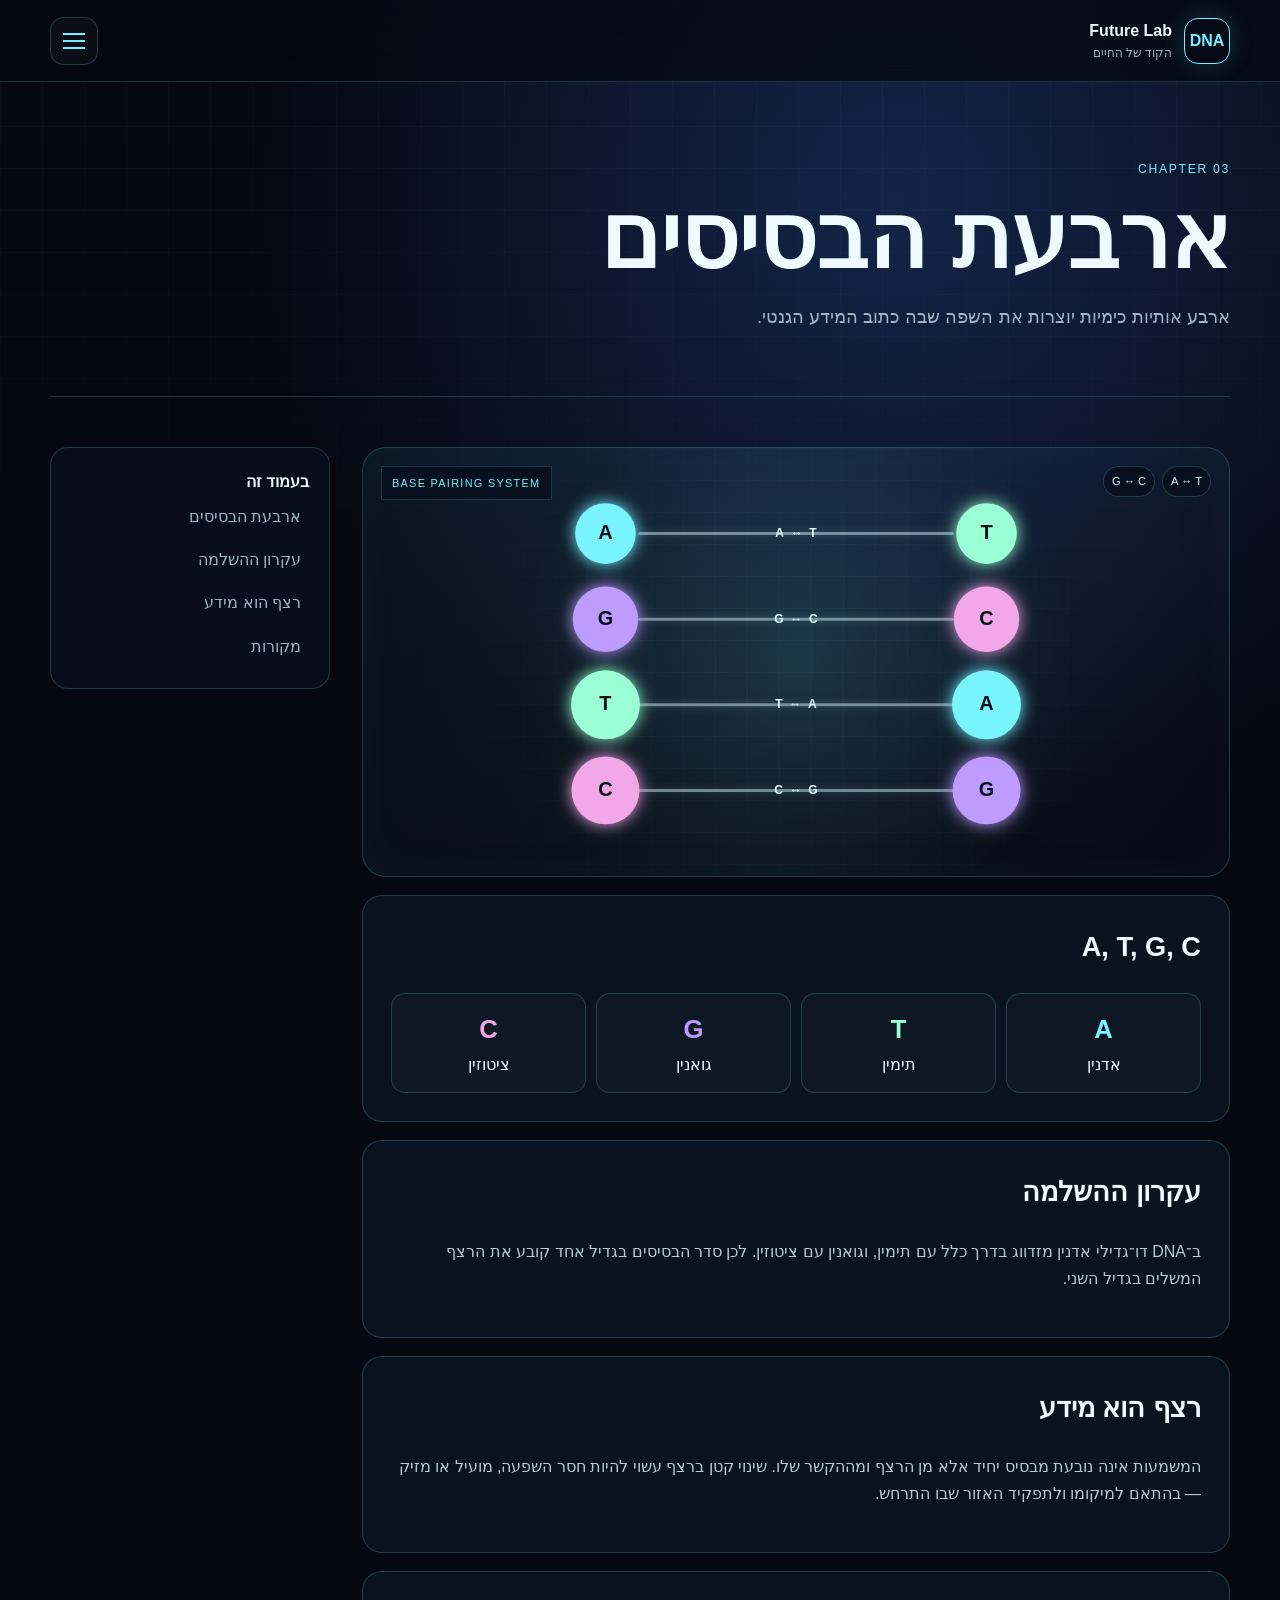
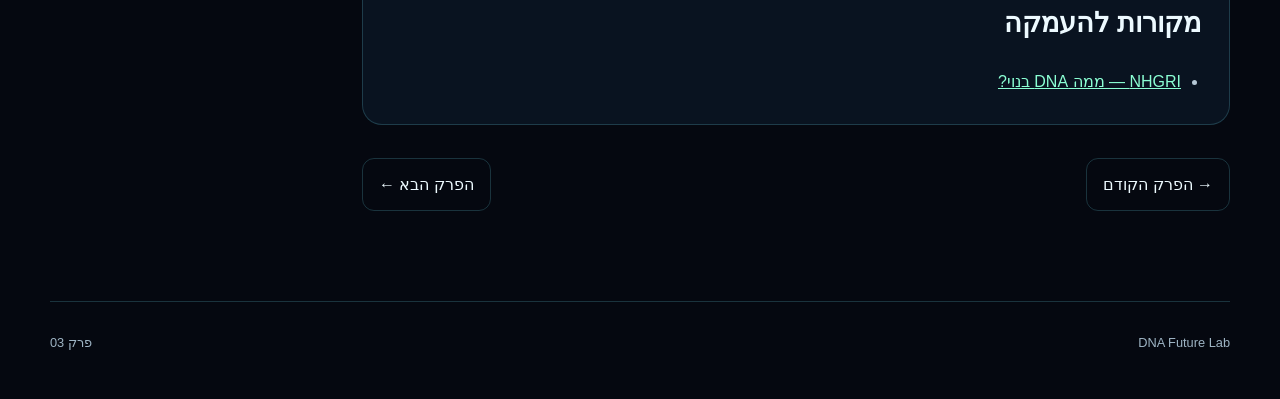
==== commit 0433965a: "שלב 1: עדכון pages/bases.html" ====
--- a/pages/bases.html
+++ b/pages/bases.html
@@ -44,8 +44,8 @@
     </div>
   </main>
   <footer><span>DNA Future Lab</span><span>פרק 03</span></footer>
+  <script src="../assets/js/navigation.js"></script>
   <script src="../assets/js/app.js"></script>
   <script src="../assets/js/visualizations.js"></script>
 </body>
 </html>
-
--- a/assets/css/styles.css
+++ b/assets/css/styles.css
@@ -249,44 +249,200 @@
   line-height: 1;
 }
 
-.side-nav {
-  flex: 1;
-
-  overflow-y: auto;
-  overscroll-behavior: contain;
-
-  padding: 16px 14px 40px;
-}
-
-.side-nav p {
-  margin: 24px 12px 8px;
-
-  color: var(--cyan);
-  font-size: 0.72rem;
-  letter-spacing: 0.14em;
-}
-
-.side-nav a {
-  display: block;
-
-  padding: 12px 14px;
-
-  border: 1px solid transparent;
-  border-radius: 10px;
+.side-nav {
+  flex: 1;
+
+  overflow-y: auto;
+  overscroll-behavior: contain;
+
+  padding: 0 14px 40px;
+}
+
+.nav-tools {
+  position: sticky;
+  z-index: 2;
+  top: 0;
+
+  padding: 16px 0 12px;
+
+  background: linear-gradient(180deg, #07131d 82%, transparent);
+}
+
+.nav-search {
+  display: flex;
+  align-items: center;
+  gap: 10px;
+
+  padding: 10px 12px;
+
+  border: 1px solid var(--line);
+  border-radius: 12px;
+
+  background: rgba(3, 13, 21, 0.82);
+}
+
+.nav-search:focus-within {
+  border-color: var(--cyan);
+  box-shadow: 0 0 0 3px rgba(114, 240, 255, 0.1);
+}
+
+.nav-search input {
+  min-width: 0;
+  width: 100%;
+
+  border: 0;
+  outline: 0;
+
+  background: transparent;
+  color: var(--text);
+  font: inherit;
+}
+
+.nav-search input::placeholder {
+  color: #7f98a9;
+}
+
+.nav-search-status {
+  min-height: 20px;
+  margin: 7px 4px 0;
+
+  color: var(--muted);
+  font-size: 0.75rem;
+}
+
+.nav-home {
+  margin-bottom: 10px;
+}
+
+.nav-group {
+  border-top: 1px solid rgba(114, 240, 255, 0.1);
+}
+
+.nav-group summary {
+  display: flex;
+  align-items: center;
+  gap: 10px;
+
+  padding: 14px 8px;
+
+  cursor: pointer;
+  list-style: none;
+
+  color: var(--cyan);
+  font-size: 0.78rem;
+  letter-spacing: 0.08em;
+}
+
+.nav-group summary::-webkit-details-marker {
+  display: none;
+}
+
+.nav-group summary::after {
+  margin-right: auto;
+
+  content: "⌄";
+  transition: transform 160ms ease;
+}
+
+.nav-group[open] summary::after {
+  transform: rotate(180deg);
+}
+
+.nav-group-items {
+  display: grid;
+  gap: 3px;
+
+  padding-bottom: 10px;
+}
+
+.nav-item {
+  display: flex;
+  align-items: center;
+  gap: 10px;
+
+  min-height: 44px;
+  padding: 10px 12px;
+
+  border: 1px solid transparent;
+  border-radius: 10px;
 
   color: #c7d8e4;
-  text-decoration: none;
-}
-
-.side-nav a:hover,
-.side-nav a.active {
-  color: #ffffff;
-
-  border-color: var(--line);
+  text-decoration: none;
+}
+
+.nav-item:hover,
+.nav-item.active {
+  color: #ffffff;
+
+  border-color: var(--line);
 
   background:
-    rgba(114, 240, 255, 0.08);
-}
+    rgba(114, 240, 255, 0.08);
+}
+
+.nav-item.active {
+  box-shadow: inset -3px 0 0 var(--cyan);
+}
+
+.nav-item.is-disabled {
+  cursor: default;
+
+  color: #758998;
+}
+
+.nav-item.is-disabled:hover {
+  border-color: transparent;
+  background: transparent;
+}
+
+.nav-item-icon {
+  width: 24px;
+
+  color: var(--cyan);
+  text-align: center;
+}
+
+.nav-item-label {
+  flex: 1;
+}
+
+.nav-item-status {
+  padding: 2px 6px;
+
+  border: 1px solid rgba(114, 240, 255, 0.15);
+  border-radius: 999px;
+
+  font-size: 0.62rem;
+}
+
+.nav-item[hidden],
+.nav-group[hidden] {
+  display: none;
+}
+
+.pin-menu {
+  display: none;
+  align-items: center;
+  gap: 9px;
+
+  width: 100%;
+  margin-top: 12px;
+  padding: 10px 12px;
+
+  cursor: pointer;
+
+  border: 1px solid var(--line);
+  border-radius: 10px;
+
+  background: rgba(114, 240, 255, 0.05);
+  color: var(--text);
+  font: inherit;
+}
+
+.pin-menu[aria-pressed="true"] {
+  border-color: var(--cyan);
+  color: var(--cyan);
+}
 
 /* מבנה כללי */
 
@@ -919,7 +1075,58 @@
 
 /* טאבלטים */
 
-@media (max-width: 900px) {
+@media (min-width: 1100px) {
+
+  .pin-menu {
+    display: flex;
+  }
+
+  body.nav-pinned .sidebar {
+    width: 360px;
+
+    visibility: visible;
+    transform: translateX(0);
+    transition: none;
+
+    box-shadow: none;
+  }
+
+  body.nav-pinned .overlay {
+    display: none;
+  }
+
+  body.nav-pinned .menu-btn {
+    display: none;
+  }
+
+  body.nav-pinned .topbar {
+    padding-right: 390px;
+  }
+
+  body.nav-pinned main,
+  body.nav-pinned footer {
+    width: min(var(--max), calc(100% - 400px));
+    margin-right: 380px;
+    margin-left: 20px;
+  }
+
+  body.nav-pinned .hero,
+  body.nav-pinned .content-layout {
+    grid-template-columns: 1fr;
+  }
+
+  body.nav-pinned .page-aside {
+    position: static;
+    order: -1;
+  }
+
+  body.nav-pinned .topic-grid,
+  body.nav-pinned .timeline {
+    grid-template-columns: repeat(2, 1fr);
+  }
+}
+
+@media (max-width: 900px) {
 
   .hero {
     grid-template-columns: 1fr;
@@ -1059,4 +1266,3 @@
   }
 
 }
-
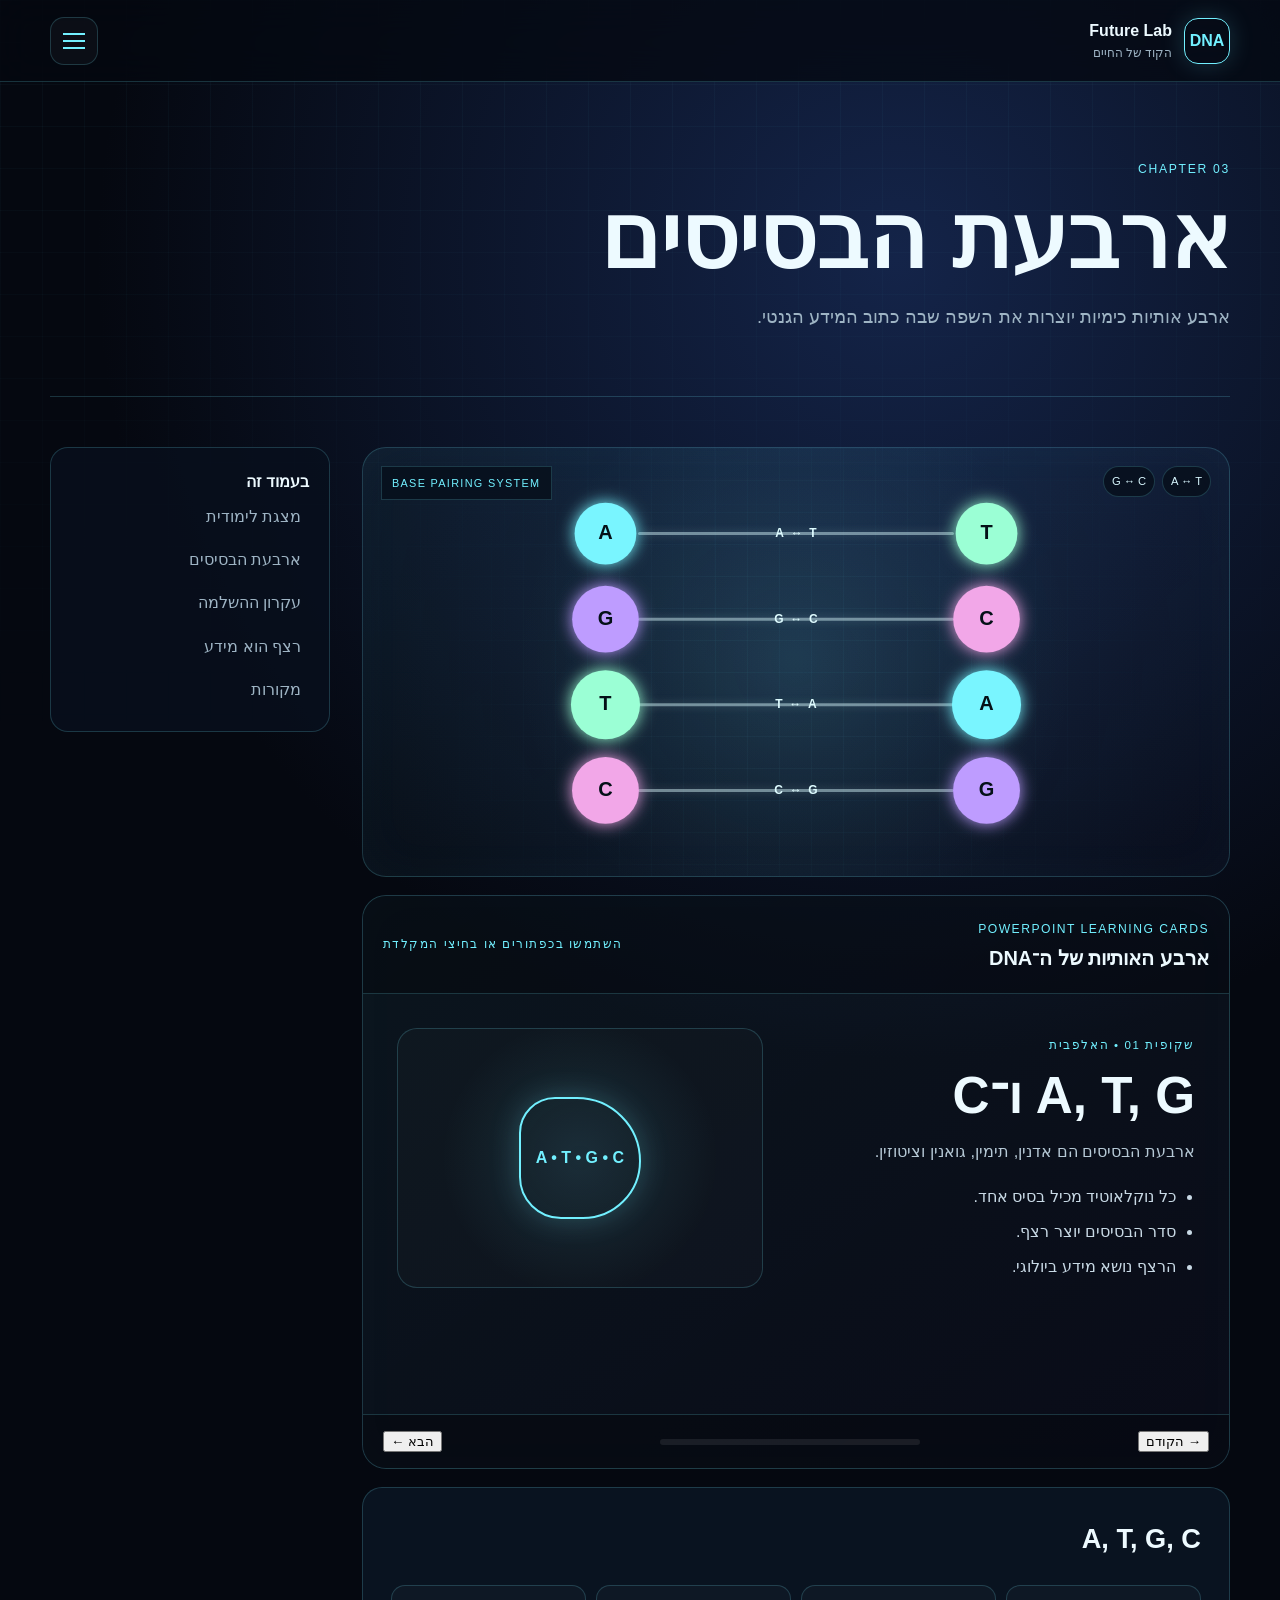
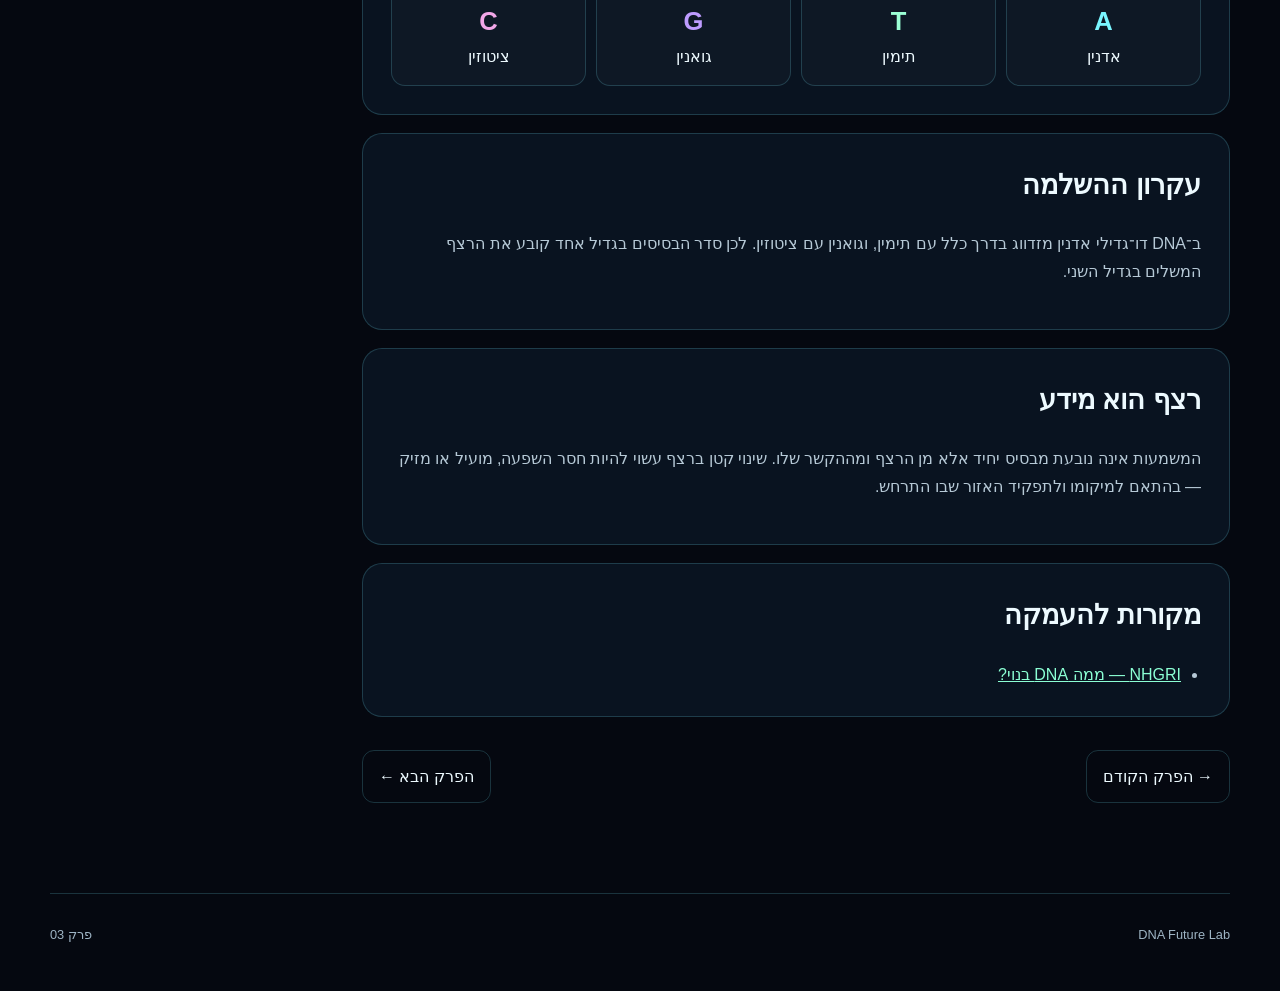
==== commit 47f171e6: "הוספת מצגת לעמוד הבסיסים החנקניים" ====
--- a/pages/bases.html
+++ b/pages/bases.html
@@ -1,51 +1,14 @@
 <!doctype html>
 <html lang="he" dir="rtl">
-<head>
-  <meta charset="utf-8">
-  <meta name="viewport" content="width=device-width, initial-scale=1">
-  <meta name="description" content="ארבעת הבסיסים החנקניים ב־DNA, כללי הזיווג ועקרון ההשלמה.">
-  <meta name="theme-color" content="#050810">
-  <title>הבסיסים החנקניים | DNA Future Lab</title>
-  <link rel="icon" href="../assets/favicon.svg" type="image/svg+xml">
-  <link rel="stylesheet" href="../assets/css/styles.css">
-  <link rel="stylesheet" href="../assets/css/visualizations.css">
-</head>
-<body>
-  <div class="ambient" aria-hidden="true"></div>
-  <header class="topbar">
-    <a class="brand" href="../index.html" aria-label="דף הבית"><span class="brand-mark">DNA</span><span class="brand-text"><strong>Future Lab</strong><small>הקוד של החיים</small></span></a>
-    <button class="menu-btn" type="button" aria-label="פתיחת תפריט" aria-expanded="false" aria-controls="sidebar"><span></span><span></span><span></span></button>
-  </header>
-  <div class="overlay" data-close-menu></div>
-  <aside class="sidebar" id="sidebar" role="dialog" aria-modal="true" aria-label="מרכז הניווט" aria-hidden="true">
-    <div class="sidebar-head"><strong>מרכז הניווט</strong><button class="close-btn" type="button" data-close-menu aria-label="סגירת תפריט">×</button></div>
-    <nav class="side-nav" aria-label="ניווט ראשי"><a href="../index.html">עמוד הבית</a><a href="what-is-dna.html">מהו DNA?</a><a href="double-helix.html">מבנה הסליל הכפול</a><a class="active" href="bases.html" aria-current="page">הבסיסים החנקניים</a><a href="genes-chromosomes.html">גנים וכרומוזומים</a><a href="replication.html">שכפול DNA</a><a href="protein-synthesis.html">מ־DNA לחלבון</a></nav>
-  </aside>
-
-  <main>
-    <section class="page-hero"><span class="chapter">CHAPTER 03</span><h1>ארבעת הבסיסים</h1><p>ארבע אותיות כימיות יוצרות את השפה שבה כתוב המידע הגנטי.</p></section>
-    <div class="content-layout">
-      <article class="article">
-        <section class="visual-panel" aria-label="המחשה מונפשת של זוגות הבסיסים">
-          <span class="visual-label top">BASE PAIRING SYSTEM</span>
-          <canvas data-visual="bases">הדפדפן שלך אינו תומך בהמחשת Canvas.</canvas>
-          <div class="visual-legend"><span>A ↔ T</span><span>G ↔ C</span></div>
-        </section>
-        <section class="info-card" id="base-types">
-          <h2>A, T, G, C</h2>
-          <div class="base-key"><div class="base-a"><b>A</b><span>אדנין</span></div><div class="base-t"><b>T</b><span>תימין</span></div><div class="base-g"><b>G</b><span>גואנין</span></div><div class="base-c"><b>C</b><span>ציטוזין</span></div></div>
-        </section>
-        <section class="info-card" id="complementarity"><h2>עקרון ההשלמה</h2><p>ב־DNA דו־גדילי אדנין מזדווג בדרך כלל עם תימין, וגואנין עם ציטוזין. לכן סדר הבסיסים בגדיל אחד קובע את הרצף המשלים בגדיל השני.</p></section>
-        <section class="info-card" id="sequence"><h2>רצף הוא מידע</h2><p>המשמעות אינה נובעת מבסיס יחיד אלא מן הרצף ומההקשר שלו. שינוי קטן ברצף עשוי להיות חסר השפעה, מועיל או מזיק — בהתאם למיקומו ולתפקיד האזור שבו התרחש.</p></section>
-        <section class="info-card" id="sources"><h2>מקורות להעמקה</h2><ul class="source-list"><li><a href="https://www.genome.gov/about-genomics/fact-sheets/Deoxyribonucleic-Acid-Fact-Sheet">NHGRI — ממה DNA בנוי?</a></li></ul></section>
-        <div class="pager"><a href="double-helix.html">→ הפרק הקודם</a><a href="genes-chromosomes.html">הפרק הבא ←</a></div>
-      </article>
-      <aside class="page-aside" aria-label="תוכן העמוד"><strong>בעמוד זה</strong><a href="#base-types">ארבעת הבסיסים</a><a href="#complementarity">עקרון ההשלמה</a><a href="#sequence">רצף הוא מידע</a><a href="#sources">מקורות</a></aside>
-    </div>
-  </main>
-  <footer><span>DNA Future Lab</span><span>פרק 03</span></footer>
-  <script src="../assets/js/navigation.js"></script>
-  <script src="../assets/js/app.js"></script>
-  <script src="../assets/js/visualizations.js"></script>
-</body>
-</html>
+<head><meta charset="utf-8"><meta name="viewport" content="width=device-width, initial-scale=1"><meta name="description" content="ארבעת הבסיסים החנקניים ב־DNA, כללי הזיווג ועקרון ההשלמה."><meta name="theme-color" content="#050810"><title>הבסיסים החנקניים | DNA Future Lab</title><link rel="icon" href="../assets/favicon.svg" type="image/svg+xml"><link rel="stylesheet" href="../assets/css/styles.css"><link rel="stylesheet" href="../assets/css/visualizations.css"><link rel="stylesheet" href="../assets/css/presentation.css"></head>
+<body><div class="ambient" aria-hidden="true"></div><header class="topbar"><a class="brand" href="../index.html" aria-label="דף הבית"><span class="brand-mark">DNA</span><span class="brand-text"><strong>Future Lab</strong><small>הקוד של החיים</small></span></a><button class="menu-btn" type="button" aria-label="פתיחת תפריט" aria-expanded="false" aria-controls="sidebar"><span></span><span></span><span></span></button></header><div class="overlay" data-close-menu></div><aside class="sidebar" id="sidebar" role="dialog" aria-modal="true" aria-label="מרכז הניווט" aria-hidden="true"><div class="sidebar-head"><strong>מרכז הניווט</strong><button class="close-btn" type="button" data-close-menu aria-label="סגירת תפריט">×</button></div><nav class="side-nav" aria-label="ניווט ראשי"></nav></aside>
+<main><section class="page-hero"><span class="chapter">CHAPTER 03</span><h1>ארבעת הבסיסים</h1><p>ארבע אותיות כימיות יוצרות את השפה שבה כתוב המידע הגנטי.</p></section><div class="content-layout"><article class="article">
+<section class="visual-panel" aria-label="המחשה מונפשת של זוגות הבסיסים"><span class="visual-label top">BASE PAIRING SYSTEM</span><canvas data-visual="bases">הדפדפן שלך אינו תומך בהמחשת Canvas.</canvas><div class="visual-legend"><span>A ↔ T</span><span>G ↔ C</span></div></section>
+<section class="presentation" id="presentation" data-presentation aria-label="מצגת על הבסיסים החנקניים" tabindex="0"><div class="presentation-header"><div><span>POWERPOINT LEARNING CARDS</span><h2>ארבע האותיות של ה־DNA</h2></div><span>השתמשו בכפתורים או בחיצי המקלדת</span></div><div class="presentation-stage" aria-live="polite">
+<section class="presentation-slide is-active" data-slide><div class="presentation-copy"><span class="presentation-kicker">שקופית 01 • האלפבית</span><h3 tabindex="-1">A, T, G ו־C</h3><p>ארבעת הבסיסים הם אדנין, תימין, גואנין וציטוזין.</p><ul class="presentation-bullets"><li>כל נוקלאוטיד מכיל בסיס אחד.</li><li>סדר הבסיסים יוצר רצף.</li><li>הרצף נושא מידע ביולוגי.</li></ul></div><div class="presentation-visual" aria-hidden="true"><div class="presentation-enzyme">A • T • G • C</div></div></section>
+<section class="presentation-slide" data-slide aria-hidden="true" inert><div class="presentation-copy"><span class="presentation-kicker">שקופית 02 • זוגות קבועים</span><h3 tabindex="-1">A עם T, ו־G עם C</h3><p>הצורה הכימית של הבסיסים מאפשרת זיווג בררני.</p><ul class="presentation-bullets"><li>אדנין מזדווג עם תימין.</li><li>גואנין מזדווג עם ציטוזין.</li><li>הזיווג שומר על רוחב אחיד של הסליל.</li></ul></div><div class="presentation-visual" aria-hidden="true"><div class="presentation-result"><div><strong>A–T</strong><span>זוג משלים</span></div><div><strong>G–C</strong><span>זוג משלים</span></div></div></div></section>
+<section class="presentation-slide" data-slide aria-hidden="true" inert><div class="presentation-copy"><span class="presentation-kicker">שקופית 03 • השלמה</span><h3 tabindex="-1">גדיל אחד מגלה את השני</h3><p>כאשר ידוע רצף של גדיל אחד, אפשר להסיק את הרצף המשלים.</p><ul class="presentation-bullets"><li>מול A יופיע T.</li><li>מול G יופיע C.</li><li>העיקרון מאפשר שכפול ותיקון.</li></ul></div><div class="presentation-visual" aria-hidden="true"><div class="presentation-enzyme">ATGC → TACG</div></div></section>
+<section class="presentation-slide" data-slide aria-hidden="true" inert><div class="presentation-copy"><span class="presentation-kicker">שקופית 04 • רצף ומשמעות</span><h3 tabindex="-1">הסדר חשוב יותר מהאות הבודדת</h3><p>המשמעות נוצרת מן הרצף, מהמיקום ומהאופן שבו התא קורא אותו.</p><ul class="presentation-bullets"><li>רצפים שונים יוצרים הוראות שונות.</li><li>שינוי בסיס עשוי להיות מוטציה.</li><li>השפעת השינוי תלויה בהקשר.</li></ul></div><div class="presentation-visual" aria-hidden="true"><div class="presentation-enzyme">SEQUENCE = INFORMATION</div></div></section>
+</div><div class="presentation-controls"><button type="button" data-presentation-prev>→ הקודם</button><div class="presentation-progress"><span data-presentation-count>1 מתוך 4</span><div><i data-presentation-bar></i></div></div><button type="button" data-presentation-next>הבא ←</button></div></section>
+<section class="info-card" id="base-types"><h2>A, T, G, C</h2><div class="base-key"><div class="base-a"><b>A</b><span>אדנין</span></div><div class="base-t"><b>T</b><span>תימין</span></div><div class="base-g"><b>G</b><span>גואנין</span></div><div class="base-c"><b>C</b><span>ציטוזין</span></div></div></section><section class="info-card" id="complementarity"><h2>עקרון ההשלמה</h2><p>ב־DNA דו־גדילי אדנין מזדווג בדרך כלל עם תימין, וגואנין עם ציטוזין. לכן סדר הבסיסים בגדיל אחד קובע את הרצף המשלים בגדיל השני.</p></section><section class="info-card" id="sequence"><h2>רצף הוא מידע</h2><p>המשמעות אינה נובעת מבסיס יחיד אלא מן הרצף ומההקשר שלו. שינוי קטן ברצף עשוי להיות חסר השפעה, מועיל או מזיק — בהתאם למיקומו ולתפקיד האזור שבו התרחש.</p></section><section class="info-card" id="sources"><h2>מקורות להעמקה</h2><ul class="source-list"><li><a href="https://www.genome.gov/about-genomics/fact-sheets/Deoxyribonucleic-Acid-Fact-Sheet">NHGRI — ממה DNA בנוי?</a></li></ul></section><div class="pager"><a href="double-helix.html">→ הפרק הקודם</a><a href="genes-chromosomes.html">הפרק הבא ←</a></div>
+</article><aside class="page-aside" aria-label="תוכן העמוד"><strong>בעמוד זה</strong><a href="#presentation">מצגת לימודית</a><a href="#base-types">ארבעת הבסיסים</a><a href="#complementarity">עקרון ההשלמה</a><a href="#sequence">רצף הוא מידע</a><a href="#sources">מקורות</a></aside></div></main><footer><span>DNA Future Lab</span><span>פרק 03</span></footer><script src="../assets/js/navigation.js"></script><script src="../assets/js/app.js"></script><script src="../assets/js/visualizations.js"></script><script src="../assets/js/presentation.js"></script></body></html>
--- a/assets/css/presentation.css
+++ b/assets/css/presentation.css
@@ -0,0 +1 @@
+.presentation{position:relative;overflow:hidden;border:1px solid var(--line);border-radius:24px;background:linear-gradient(145deg,rgba(114,240,255,.06),rgba(156,124,255,.035));box-shadow:inset 0 0 50px rgba(114,240,255,.025)}.presentation-header{display:flex;align-items:center;justify-content:space-between;gap:16px;padding:18px 20px;border-bottom:1px solid var(--line);background:rgba(5,8,16,.55)}.presentation-header h2{margin:0;font-size:1.25rem}.presentation-header span{color:var(--cyan);font-size:.76rem;letter-spacing:.12em}.presentation-stage{position:relative;min-height:420px}.presentation-slide{position:absolute;inset:0;display:grid;grid-template-columns:minmax(0,1.05fr) minmax(260px,.95fr);gap:28px;align-items:center;padding:34px;opacity:0;visibility:hidden;transform:translateX(-18px);transition:opacity .28s ease,transform .28s ease,visibility 0s linear .28s}.presentation-slide.is-active{position:relative;opacity:1;visibility:visible;transform:translateX(0);transition-delay:0s}.presentation-copy{display:grid;gap:14px}.presentation-kicker{color:var(--cyan);font-size:.72rem;letter-spacing:.14em}.presentation-copy h3{margin:0;font-size:clamp(1.9rem,4vw,3.3rem);line-height:1.05}.presentation-copy p{margin:0;color:#b6c9d6;font-size:1.03rem}.presentation-bullets{margin:4px 0 0;padding-inline-start:1.2rem;color:#c8d9e5}.presentation-bullets li+li{margin-top:8px}.presentation-visual{min-height:260px;display:grid;place-items:center;border:1px solid var(--line);border-radius:20px;background:radial-gradient(circle,rgba(114,240,255,.11),transparent 62%),rgba(255,255,255,.02)}.presentation-diagram{position:relative;width:min(290px,82%);height:220px}.presentation-strand{position:absolute;left:50%;width:8px;height:180px;border-radius:999px;background:linear-gradient(var(--cyan),var(--violet));box-shadow:0 0 24px rgba(114,240,255,.35)}.presentation-strand.one{transform:translateX(-42px) rotate(12deg)}.presentation-strand.two{transform:translateX(34px) rotate(-12deg)}.presentation-rung{position:absolute;left:50%;width:92px;height:4px;border-radius:999px;background:var(--mint);transform:translateX(-50%)}.presentation-rung:nth-child(3){top:44px}.presentation-rung:nth-child(4){top:86px}.presentation-rung:nth-child(5){top:128px}.presentation-rung:nth-child(6){top:170px}.presentation-enzyme{width:122px;height:122px;border:2px solid var(--cyan);border-radius:36% 64% 58% 42%;display:grid;place-items:center;color:var(--cyan);font-weight:800;box-shadow:0 0 30px rgba(114,240,255,.22)}.presentation-fragments{width:min(320px,84%);display:grid;gap:14px}.presentation-fragment{height:18px;border-radius:999px;background:linear-gradient(90deg,var(--cyan),var(--mint));box-shadow:0 0 18px rgba(114,240,255,.18)}.presentation-fragment:nth-child(2){width:82%}.presentation-fragment:nth-child(3){width:64%}.presentation-result{display:grid;grid-template-columns:1fr 1fr;gap:18px;width:min(340px,90%)}.presentation-result div{padding:28px 16px;border:1px solid var(--line);border-radius:18px;text-align:center;background:rgba(114,240,255,.04)}.presentation-result strong{display:block;color:var(--cyan);font-size:2rem}.presentation-controls{display:flex;align-items:center;justify-content:space-between;gap:16px;padding:16px 20px;border-top:1px solid var(--line);background:rgba(5,8,16,.55)}.presentation-buttons{display:flex;gap:10px}.presentation-button{min-width:46px;padding:10px 14px;border:1px solid var(--line);border-radius:12px;background:rgba(114,240,255,.05);color:var(--text);font:inherit;cursor:pointer}.presentation-button:hover,.presentation-button:focus-visible{border-color:var(--cyan);color:var(--cyan)}.presentation-button:disabled{cursor:not-allowed;opacity:.35}.presentation-progress{flex:1;max-width:260px;height:6px;overflow:hidden;border-radius:999px;background:rgba(255,255,255,.08)}.presentation-progress span{display:block;height:100%;width:0;background:linear-gradient(90deg,var(--cyan),var(--violet));transition:width .25s ease}.presentation-counter{min-width:72px;color:var(--muted);text-align:left;font-size:.82rem}@media(max-width:780px){.presentation-stage{min-height:620px}.presentation-slide,.presentation-slide.is-active{grid-template-columns:1fr;padding:24px}.presentation-visual{min-height:230px}.presentation-controls{flex-wrap:wrap}.presentation-progress{order:3;max-width:none;flex-basis:100%}}@media(max-width:520px){.presentation-header{align-items:flex-start;flex-direction:column}.presentation-stage{min-height:660px}.presentation-slide,.presentation-slide.is-active{padding:20px}.presentation-copy h3{font-size:2rem}.presentation-controls{padding:14px}.presentation-button{padding:9px 11px}}@media(prefers-reduced-motion:reduce){.presentation-slide,.presentation-progress span{transition:none}}
